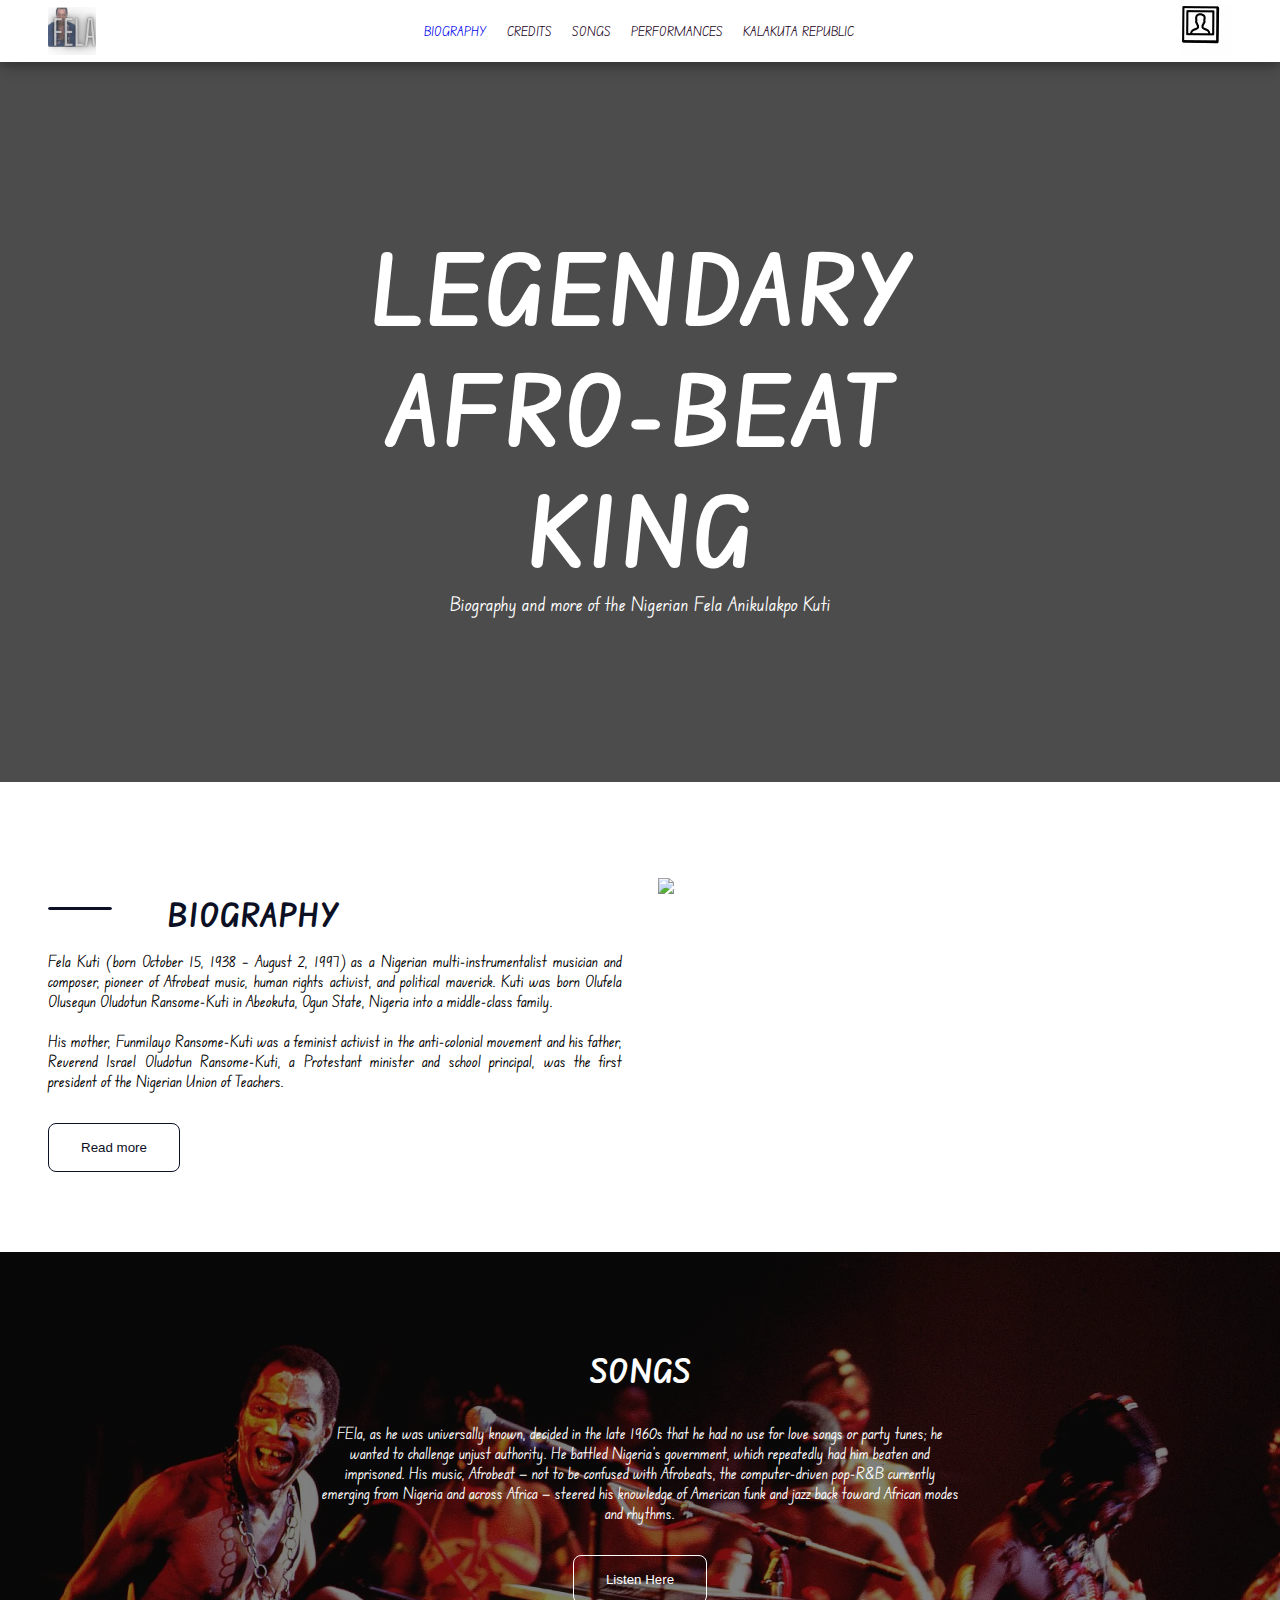
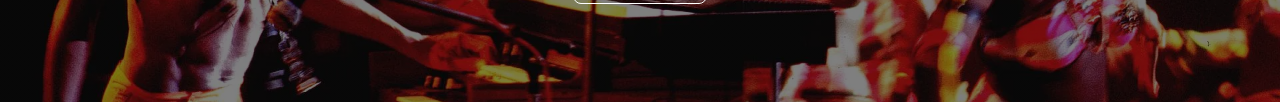
==== index.html @ c8683633 "added songs content" ====
<!DOCTYPE html>
<html lang="en">
<head>
    <meta charset="UTF-8">
    <meta http-equiv="X-UA-Compatible" content="IE=edge">
    <meta name="viewport" content="width=device-width, initial-scale=1.0">
    <link type="text/css" rel="stylesheet" href="./style.css">
    <link type="text/css" rel="stylesheet" href="https://cdnjs.cloudflare.com/ajax/libs/font-awesome/6.3.0/css/all.min.css">
    <title>Fela | Biography, Life and Shows</title>
</head>
<body>
    <div class="menu-btn">
        <img src="./Assets/Images/icons8-bars-24.png">
    </div>
    <div class="container">
        <nav class="main-nav">
            <ul>
                <img src="./Assets/Images/FELA (1).png" class="logo">
            </ul>   
            <ul class="main-menu">
                <a href="#biography"><li>Biography</li></a>
                <li>Credits</li>
                <li>Songs</li>
                <li>Performances</li>
                <li>Kalakuta Republic</li>
            </ul>
            <ul class="right-menu">
            <img src="./Assets/Images/icons8-photo-gallery.gif">
            </ul>
        </nav>
    </div>
    <section class="hero"> 
        <div>
            <h1>Legendary Afro-beat King</h1>
            <p>Biography and more of the Nigerian Fela Anikulakpo Kuti</p>
        </div>
    </section>
    <section id="biography">
        <div class="bio-container">
            <div class="bio-content">
                <div class="section-title">
                    <hr>
                    <h1>Biography</h1>
                </div>
                <p>Fela Kuti (born October 15, 1938 – August 2, 1997) as a Nigerian multi-instrumentalist musician and composer, pioneer of Afrobeat music,
                    human rights activist, and political maverick. Kuti was born Olufela Olusegun Oludotun Ransome-Kuti in 
                    Abeokuta, Ogun State, Nigeria into a middle-class family.<br><br> His mother, Funmilayo Ransome-Kuti was a feminist 
                    activist in the anti-colonial movement and his father, Reverend Israel Oludotun Ransome-Kuti, a Protestant minister 
                    and school principal, was the first president of the Nigerian Union of Teachers.</p>
                <a href="./biograpy_page/biography.html"><button>Read more</button></a>  
            </div>
            <div>
                <img src="./assets//Images/fela1-600x4001.jpg">
            </div> 
        </div>
    </section>
    <!-- songs section -->
    <section id="songs">
        <div>
            <h1>Songs</h1>
            <p>FEla, as he was universally known, decided in the late 1960s that he had no use for love songs or party tunes; he wanted to 
               challenge unjust authority. He battled Nigeria’s government, which repeatedly had him beaten and imprisoned. 
               His music, Afrobeat — not to be confused with Afrobeats, the computer-driven pop-R&B currently emerging from Nigeria 
               and across Africa — steered his knowledge of American funk and jazz back toward African modes and rhythms.
            </p>
            <a href="#"><button>Listen Here</button></a>
        </div>
    </section>
    <script>
        document.querySelector('.menu-btn').addEventListener('click', () => document.querySelector('.main-menu').classList.toggle('show'));
    </script>
</body>
</html>
---- style.css ----
@import url('https://fonts.googleapis.com/css2?family=Edu+NSW+ACT+Foundation&display=swap');

* {
    padding: 0;
    margin: 0;
    box-sizing: border-box;
}

body {
    font-family: 'Edu NSW ACT Foundation', cursive;
}

a {
    text-decoration: none;
}

.container {
    /* width: 90%;
    max-width: 1100px; */
    margin: auto;
    box-shadow: 0 4px 8px 0 rgba(0, 0, 0, 0.2), 0 6px 20px 0 rgba(0, 0, 0, 0.19);
    background-color: #ffffff;
    /* height: 4rem; */
    /* position: fixed; */
    padding: 1rem 3rem;
    background: right bottom;
    transition: all 0.3s ease-in-out;
    color: rgb(27, 1, 27);
    text-transform: uppercase;
}

.container nav ul li:hover {
    cursor: pointer;
    color: rgb(143, 26, 143);
}

.container nav ul li {
    list-style: none;
}

/* nav style */
.main-nav {
    display: flex;
    flex-direction: row;
    justify-content: space-between;
    align-items: center;
    height: 30px;
    /* padding: 5px 0; */
    font-size: 13px;
}

.logo {
    height: 3rem;
    width: 3rem;
}
.main-nav ul {
    display: flex;
}

.main-nav ul li {
    padding: 0 10px;
}

.main-nav ul li a {
    padding-bottom: 2px;
}

.menu-btn {
    cursor: pointer;
    position: absolute;
    top: 20px;
    right: 30px;
    z-index: 2;
    display: none;
}

/* hero section */
.hero {
    background-image: linear-gradient(rgba(0, 0, 0, 0.7), rgba(0, 0, 0, 0.7)), url(./assets/images/fela-kuti.webp) ;
    /* background-position: center; */
    background-repeat: no-repeat;
    background-size: cover;
    height: 80vh;
    display: flex;
    justify-content: center;
    align-items: center;
}

.hero h1 {
    color: #ffffff;
    font-weight: 900;
    text-transform: uppercase;
    font-size: 6rem;
    margin: 0 24vw;
    text-align: center;
}
.hero p {
    color: #ffffff;
    text-align: center;
    font-size: 1.2rem;
}

/* biography section */
#biography {
    margin: 5rem 3rem;
}

.section-title {
    display: grid;
    grid-template-columns: 1fr 4fr;
    grid-gap: 1%;
}
#biography hr {
    background-color: #0C1024;
    width: 4rem;
    height: 0.2rem;
    border-radius: 0.5rem;
    border: 1px solid #0C1024;
    margin-top: 2.8rem;
}

.bio-container {
    display: grid;
    grid-template-columns: 1fr 1fr; 
    grid-gap: 3%;   
  
}

#biography h1{
    text-align: left;
    text-transform: uppercase;
    margin-top: 2rem;
    color:#0C1024;
    font-weight: 900;
    margin-bottom: 1rem;
}


.bio-container img {
    width: 100%;
    max-width: 600px;
    height: auto;
    margin-top: 1rem;
}

.bio-container p {
    text-align: justify;
}

.bio-container button:hover {
    cursor: pointer;
    background-color: #0C1024;
    color: #E1D8EB;
    border: 1px solid #E1D8EB;
}

.bio-container button {
    margin-top: 2rem;
    background-color: transparent;
    color: #0C1024;
    padding: 1rem 2rem;
    border: 1px solid #0C1024;
    border-radius: 0.5rem;
}

#songs {
    background-image: linear-gradient(rgba(0, 0, 0, 0.5), rgba(0, 0, 0, 0.5)), url(./Assets/Images/fela\ on\ stage.webp);
    background-repeat: no-repeat; 
    background-size: cover;
    /* background-position: center; */
    height: 50vh;
    display: flex;
    justify-content: center;
    align-items: center;
}

#songs h1 {
    color: #ffffff;
    text-align: center;
    text-transform: uppercase;
    margin-bottom: 2rem;
    font-weight: 900;
}

#songs p {
    color: #ffffff;
    text-align: center; 
    margin-left: 20rem;
    margin-right: 20rem;
}

#songs button:hover {
    cursor: pointer;
    background-color: #750D0A;
    color: #E1D8EB;
    border: 1px solid #750D0A;
}

#songs button {
    margin-left: auto;
    margin-right: auto;
    display: block;
    margin-top: 2rem;
    background-color: transparent;
    color: #ffffff;
    padding: 1rem 2rem;
    border: 1px solid #ffffff;
    border-radius: 0.5rem;
}
/* media query */
@media only screen and (max-width: 960px) {
    .menu-btn {
        display: block;
    }
    .menu-btn:hover {
        opacity: 0.5;
    }
    .main-nav ul.right-menu {
       margin-right: 50px; 
    }
    .main-nav ul.main-menu  {
        display: block;    
        position: absolute;
        top: 0;
        left: 0;
        background-color: #f2f2f2;
        width: 50%;
        height: 100%;
        border-right: 1px solid #cccccc;
        opacity: 0.9;
        padding: 30px;
        transform: translateX(-500px);
        transition: transform 0.5s ease-in-out;
    }

    .main-nav ul.main-menu li {
        padding: 10px;
        border-bottom: 1px solid #cccccc;
        font-size: 14px;
    }

    .main-nav ul.main-menu li:last-child {
        border-bottom: 0;
    }

    .main-nav ul.main-menu.show {
        transform: translateX(-20px);
    }
    
    .logo {
        height: 2rem;
        width: 2rem;
    }

    .right-menu img {
        height: 2rem;
        width: 2rem;
    }

    .menu-btn {
        top: 20px;
        right: 30px;
    }

    .hero h1 {
        margin: 0 20vw;
    }
}

@media only screen and (max-width: 768px){
    /* biography section */
#biography {
    margin: 10% 4%;
}

.section-title {
    grid-template-columns: 1fr 7fr;
}

.bio-container {
    grid-template-columns: 1fr;    
}

.bio-container img {
    margin-left: auto;
    margin-right: auto;
    display: block;
}
.hero h1 {
    font-size: 4rem;
}
.hero p {
    font-size: 0.8rem;
}
}

@media only screen and (max-width: 425px) {
    .hero h1 {
        /* margin: 0 1vw; */
        font-size: 3rem;
    }
    
    .bio-container {
        /* margin: 2rem; */
        display: block;    
    }
    .bio-container button {
        margin-bottom: 2rem;
        padding: 0.7rem 1rem;        
    }
    
    .bio-container img {
        width: 60vw;
        height: 30vh;
    }
    .hero p {
        font-size: 0.5rem;
    }
    .section-title {
        grid-template-columns: 1fr 2fr;
    }
}
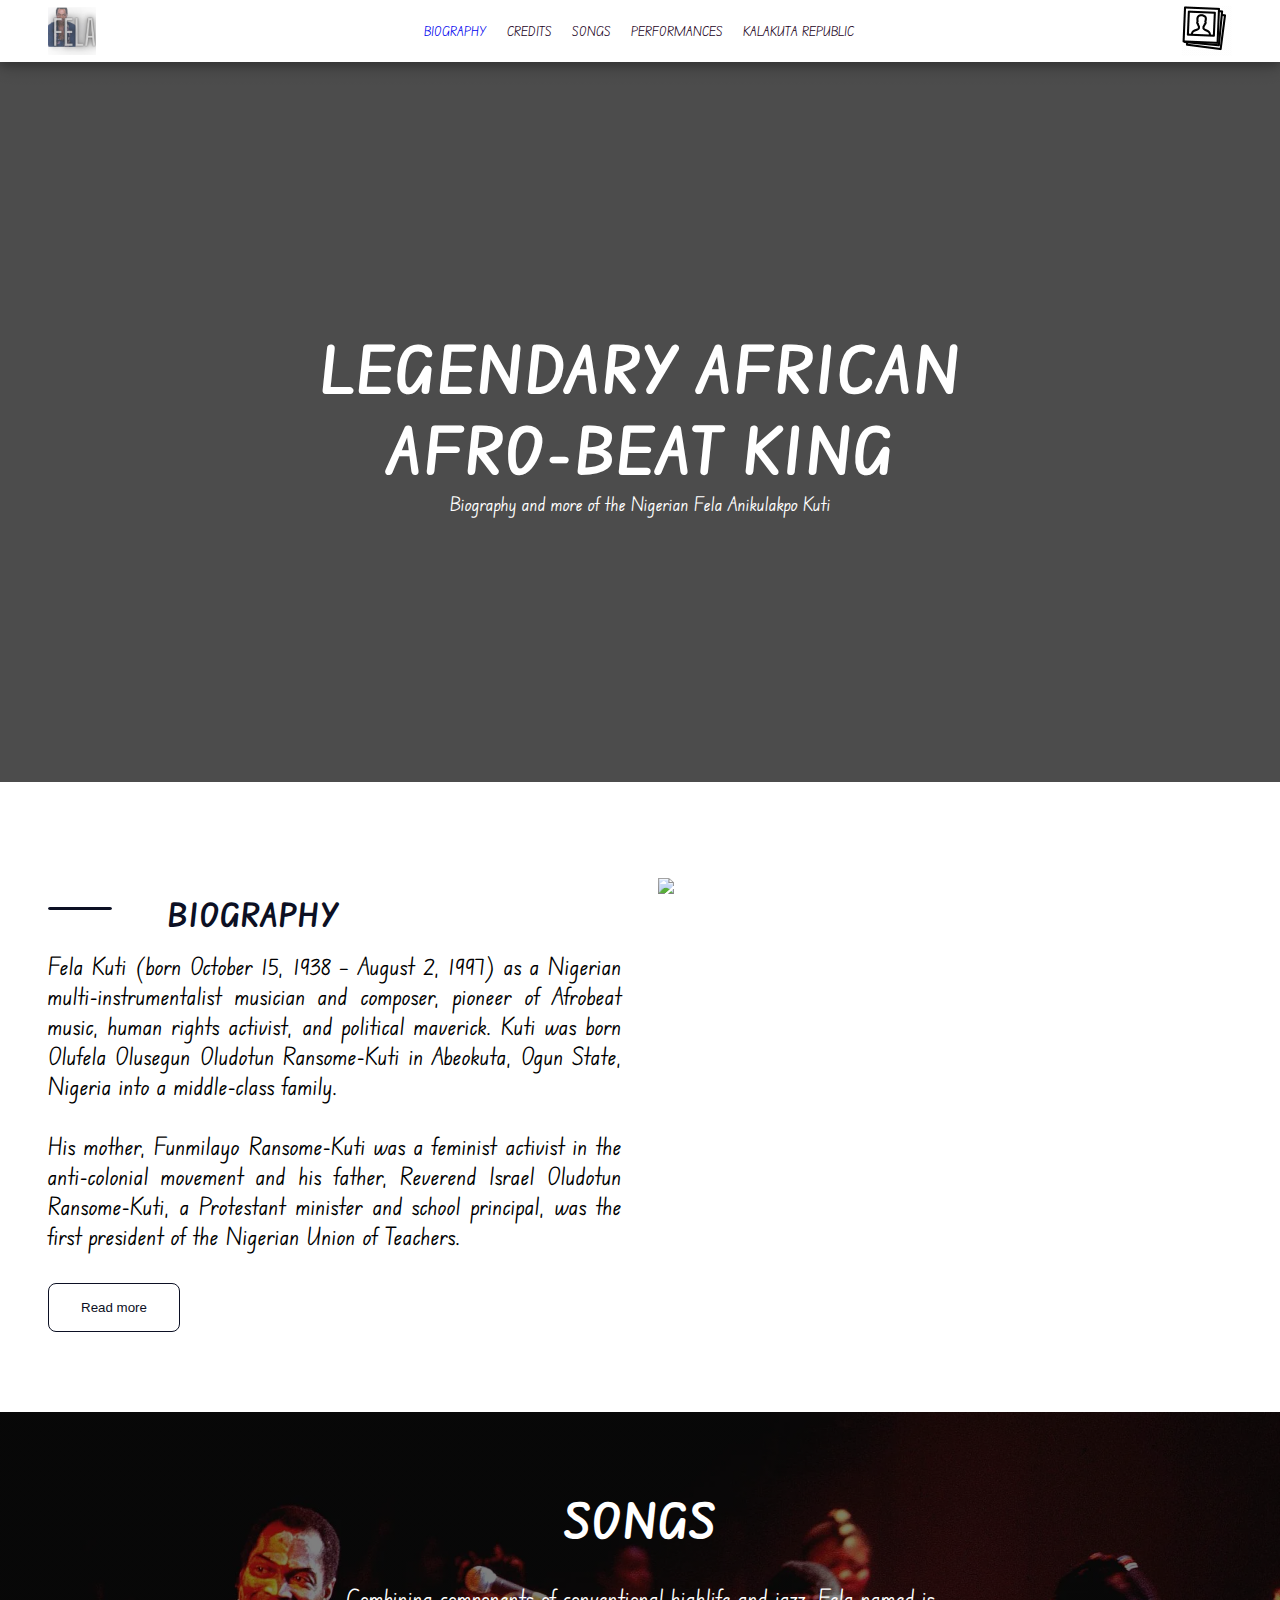
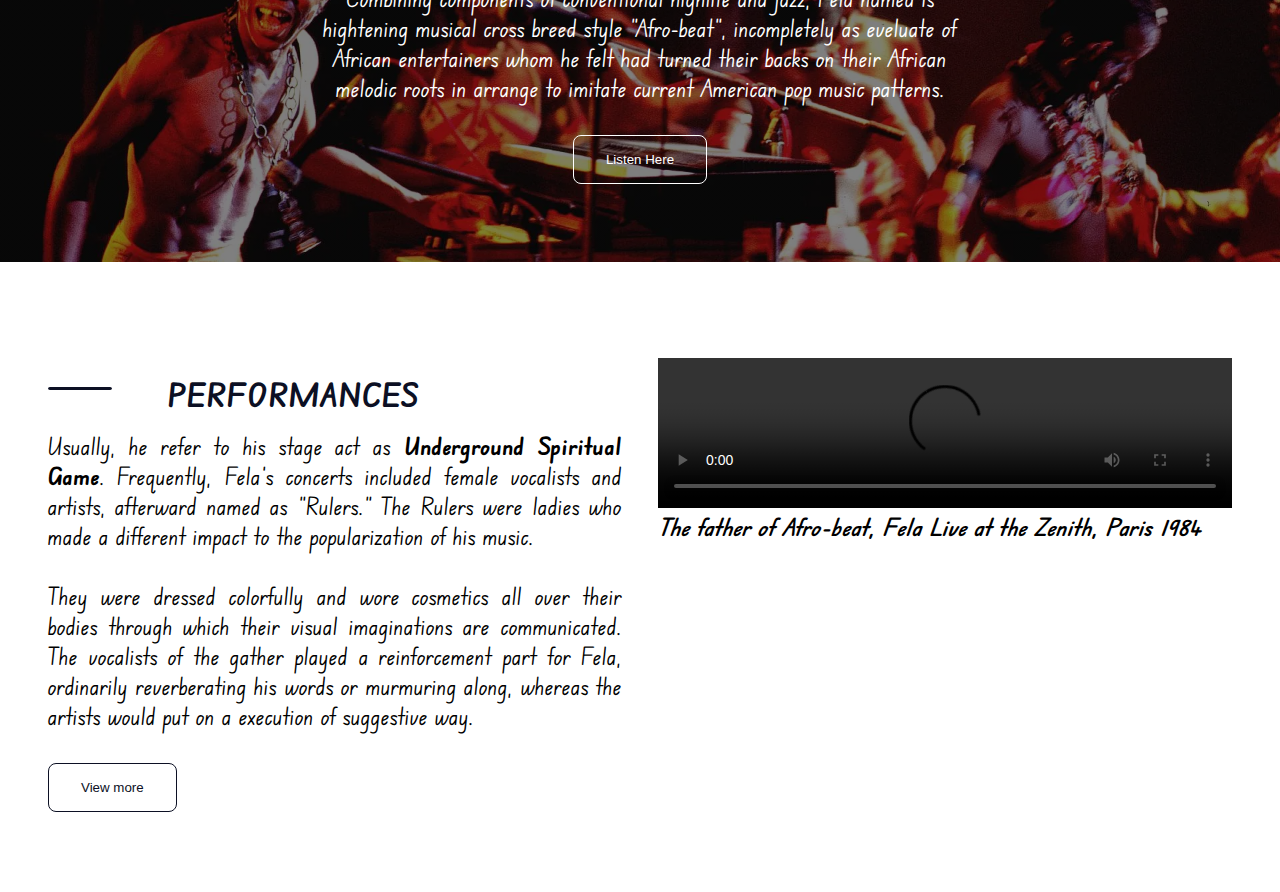
==== commit a6b1e07e: "added performance section and the responsiveness" ====
--- a/index.html
+++ b/index.html
@@ -31,7 +31,7 @@
     </div>
     <section class="hero"> 
         <div>
-            <h1>Legendary Afro-beat King</h1>
+            <h1>Legendary African Afro-beat King</h1>
             <p>Biography and more of the Nigerian Fela Anikulakpo Kuti</p>
         </div>
     </section>
@@ -58,13 +58,35 @@
     <section id="songs">
         <div>
             <h1>Songs</h1>
-            <p>FEla, as he was universally known, decided in the late 1960s that he had no use for love songs or party tunes; he wanted to 
-               challenge unjust authority. He battled Nigeria’s government, which repeatedly had him beaten and imprisoned. 
-               His music, Afrobeat — not to be confused with Afrobeats, the computer-driven pop-R&B currently emerging from Nigeria 
-               and across Africa — steered his knowledge of American funk and jazz back toward African modes and rhythms.
+            <p>Combining components of conventional highlife and jazz, Fela named is hightening musical cross breed style "Afro-beat",
+               incompletely as eveluate of African entertainers whom he felt had turned their backs on their African melodic roots in arrange to imitate
+               current American pop music patterns.
             </p>
             <a href="#"><button>Listen Here</button></a>
         </div>
+    </section>
+    <!-- performance section -->
+    <section id="performance">
+        <div class="performance-container">
+            <div class="performance-content">
+                <div class="section-title">
+                    <hr>
+                    <h1>Performances</h1>
+                </div>
+                <p>Usually, he refer to his stage act as <span class="performance-span">Underground Spiritual Game</span>. 
+                   Frequently, Fela's concerts included female vocalists and artists, afterward named as "Rulers." 
+                   The Rulers were ladies who made a different impact to the popularization of his music. <br><br> 
+                   They were dressed colorfully and wore cosmetics all over their bodies through which their visual imaginations are communicated. 
+                   The vocalists of the gather played a reinforcement part for Fela, ordinarily reverberating his words or murmuring along, 
+                   whereas the artists would put on a execution of suggestive way.</p>
+                   <a href=""><button>View more</button></a>
+            </div>
+            <div class="show-clip">
+                <video controls><source src="./Assets/Videos/videoplayback.mp4" type="video/mp4"></video>
+                <p>The father of Afro-beat, Fela Live at the Zenith, Paris 1984</p>
+            </div>
+        </div>
+        
     </section>
     <script>
         document.querySelector('.menu-btn').addEventListener('click', () => document.querySelector('.main-menu').classList.toggle('show'));
--- a/style.css
+++ b/style.css
@@ -90,7 +90,7 @@
     color: #ffffff;
     font-weight: 900;
     text-transform: uppercase;
-    font-size: 6rem;
+    font-size: 4rem;
     margin: 0 24vw;
     text-align: center;
 }
@@ -138,13 +138,14 @@
 
 .bio-container img {
     width: 100%;
-    max-width: 600px;
+    max-width: 800px;
     height: auto;
     margin-top: 1rem;
 }
 
 .bio-container p {
     text-align: justify;
+    font-size: 1.5rem;
 }
 
 .bio-container button:hover {
@@ -163,6 +164,7 @@
     border-radius: 0.5rem;
 }
 
+/* songs section */
 #songs {
     background-image: linear-gradient(rgba(0, 0, 0, 0.5), rgba(0, 0, 0, 0.5)), url(./Assets/Images/fela\ on\ stage.webp);
     background-repeat: no-repeat; 
@@ -180,6 +182,7 @@
     text-transform: uppercase;
     margin-bottom: 2rem;
     font-weight: 900;
+    font-size: 3rem;
 }
 
 #songs p {
@@ -187,13 +190,14 @@
     text-align: center; 
     margin-left: 20rem;
     margin-right: 20rem;
+    font-size: 1.5rem;
 }
 
 #songs button:hover {
     cursor: pointer;
     background-color: #750D0A;
     color: #E1D8EB;
-    border: 1px solid #750D0A;
+    border: 1px solid #ffffff;
 }
 
 #songs button {
@@ -207,6 +211,81 @@
     border: 1px solid #ffffff;
     border-radius: 0.5rem;
 }
+
+/* performance section */
+#performance {
+    margin: 5rem 3rem;
+}
+
+.performance-content .section-title {
+    display: grid;
+    grid-template-columns: 1fr 4fr;
+    grid-gap: 1%;
+}
+#performance hr {
+    background-color: #0C1024;
+    width: 4rem;
+    height: 0.2rem;
+    border-radius: 0.5rem;
+    border: 1px solid #0C1024;
+    margin-top: 2.8rem;
+}
+
+.performance-container {
+    display: grid;
+    grid-template-columns: 1fr 1fr; 
+    grid-gap: 3%;   
+  
+}
+
+#performance h1{
+    text-align: left;
+    text-transform: uppercase;
+    margin-top: 2rem;
+    color:#0C1024;
+    font-weight: 900;
+    margin-bottom: 1rem;
+}
+
+
+.show-clip video {
+    width: 100%;
+    max-width: 800px;
+    height: auto;
+    margin-top: 1rem;
+}
+
+.show-clip p {
+    font-style: italic;
+    font-weight: 600;
+    font-size: 1rem;
+}
+
+.performance-container p {
+    text-align: justify;
+    font-size: 1.5rem;
+}
+
+.performance-span {
+    font-weight: 900;
+}
+
+.performance-container button:hover {
+    cursor: pointer;
+    background-color: #0C1024;
+    color: #E1D8EB;
+    border: 1px solid #E1D8EB;
+}
+
+.performance-container button {
+    margin-top: 2rem;
+    background-color: transparent;
+    color: #0C1024;
+    padding: 1rem 2rem;
+    border: 1px solid #0C1024;
+    border-radius: 0.5rem;
+}
+
 /* media query */
 @media only screen and (max-width: 960px) {
     .menu-btn {
@@ -265,6 +344,36 @@
     .hero h1 {
         margin: 0 20vw;
     }
+
+    .bio-container p {
+        font-size: 13px;
+    }
+    
+    .bio-container button {
+        padding: 0.5rem 1rem;
+    }
+    #songs h1 {
+        margin-bottom: 2rem;
+        font-weight: 600;
+    }
+    
+    #songs p {
+        margin-left: 8rem;
+        margin-right: 8rem;
+        font-size: 13px;
+    }
+    
+    #songs button {
+        padding: 0.5rem 1rem;
+    }
+
+    .performance-container p {
+        font-size: 13px;
+    }
+    
+    .performance-container button {
+        padding: 0.5rem 1rem;
+    }
 }
 
 @media only screen and (max-width: 768px){
@@ -292,6 +401,23 @@
 .hero p {
     font-size: 0.8rem;
 }
+#performance {
+    margin: 10% 4%;
+}
+
+.performance-content .section-title {
+    grid-template-columns: 1fr 7fr;
+}
+
+.performance-container {
+    grid-template-columns: 1fr;    
+}
+
+.performance-container video {
+    margin-left: auto;
+    margin-right: auto;
+    display: block;
+}
 }
 
 @media only screen and (max-width: 425px) {
@@ -304,9 +430,12 @@
         /* margin: 2rem; */
         display: block;    
     }
+    .bio-container p {
+        font-size: 13px;
+    }
     .bio-container button {
         margin-bottom: 2rem;
-        padding: 0.7rem 1rem;        
+        padding: 0.5rem 1rem;        
     }
     
     .bio-container img {
@@ -319,4 +448,33 @@
     .section-title {
         grid-template-columns: 1fr 2fr;
     }
-}
+    #songs h1 {
+        margin-bottom: 2rem;
+        font-weight: 600;
+    }
+    
+    #songs p {
+        margin-left: 5rem;
+        margin-right: 5rem;
+        font-size: 13px;
+    }
+    
+    #songs button {
+        padding: 0.5rem 1rem;
+    }
+
+    .performance-content .section-title {
+        grid-template-columns: 1fr 2fr;
+    }
+}
+
+@media only screen and (max-width: 320px) {
+    #songs h1 {
+        margin-bottom: 1.8rem;
+    }
+    
+    #songs p {
+        margin-left: 3rem;
+        margin-right: 3rem;
+    }
+}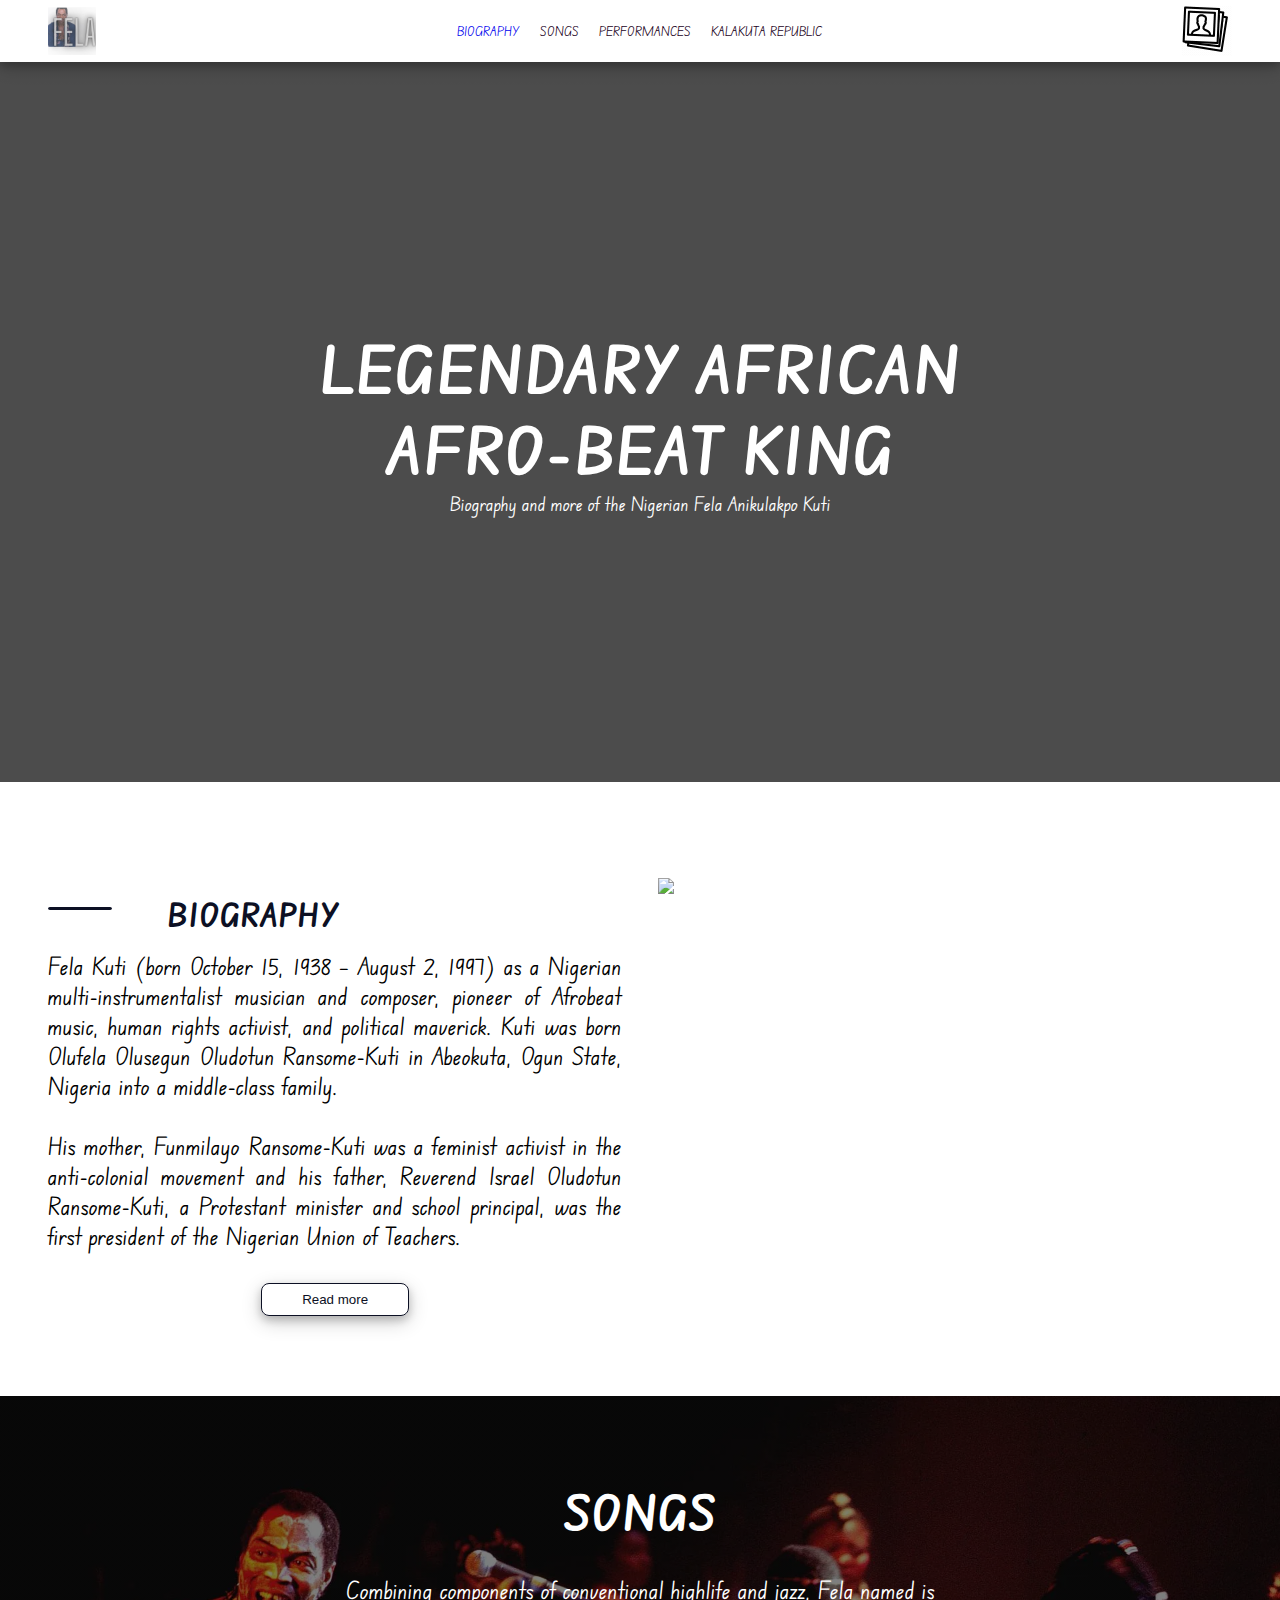
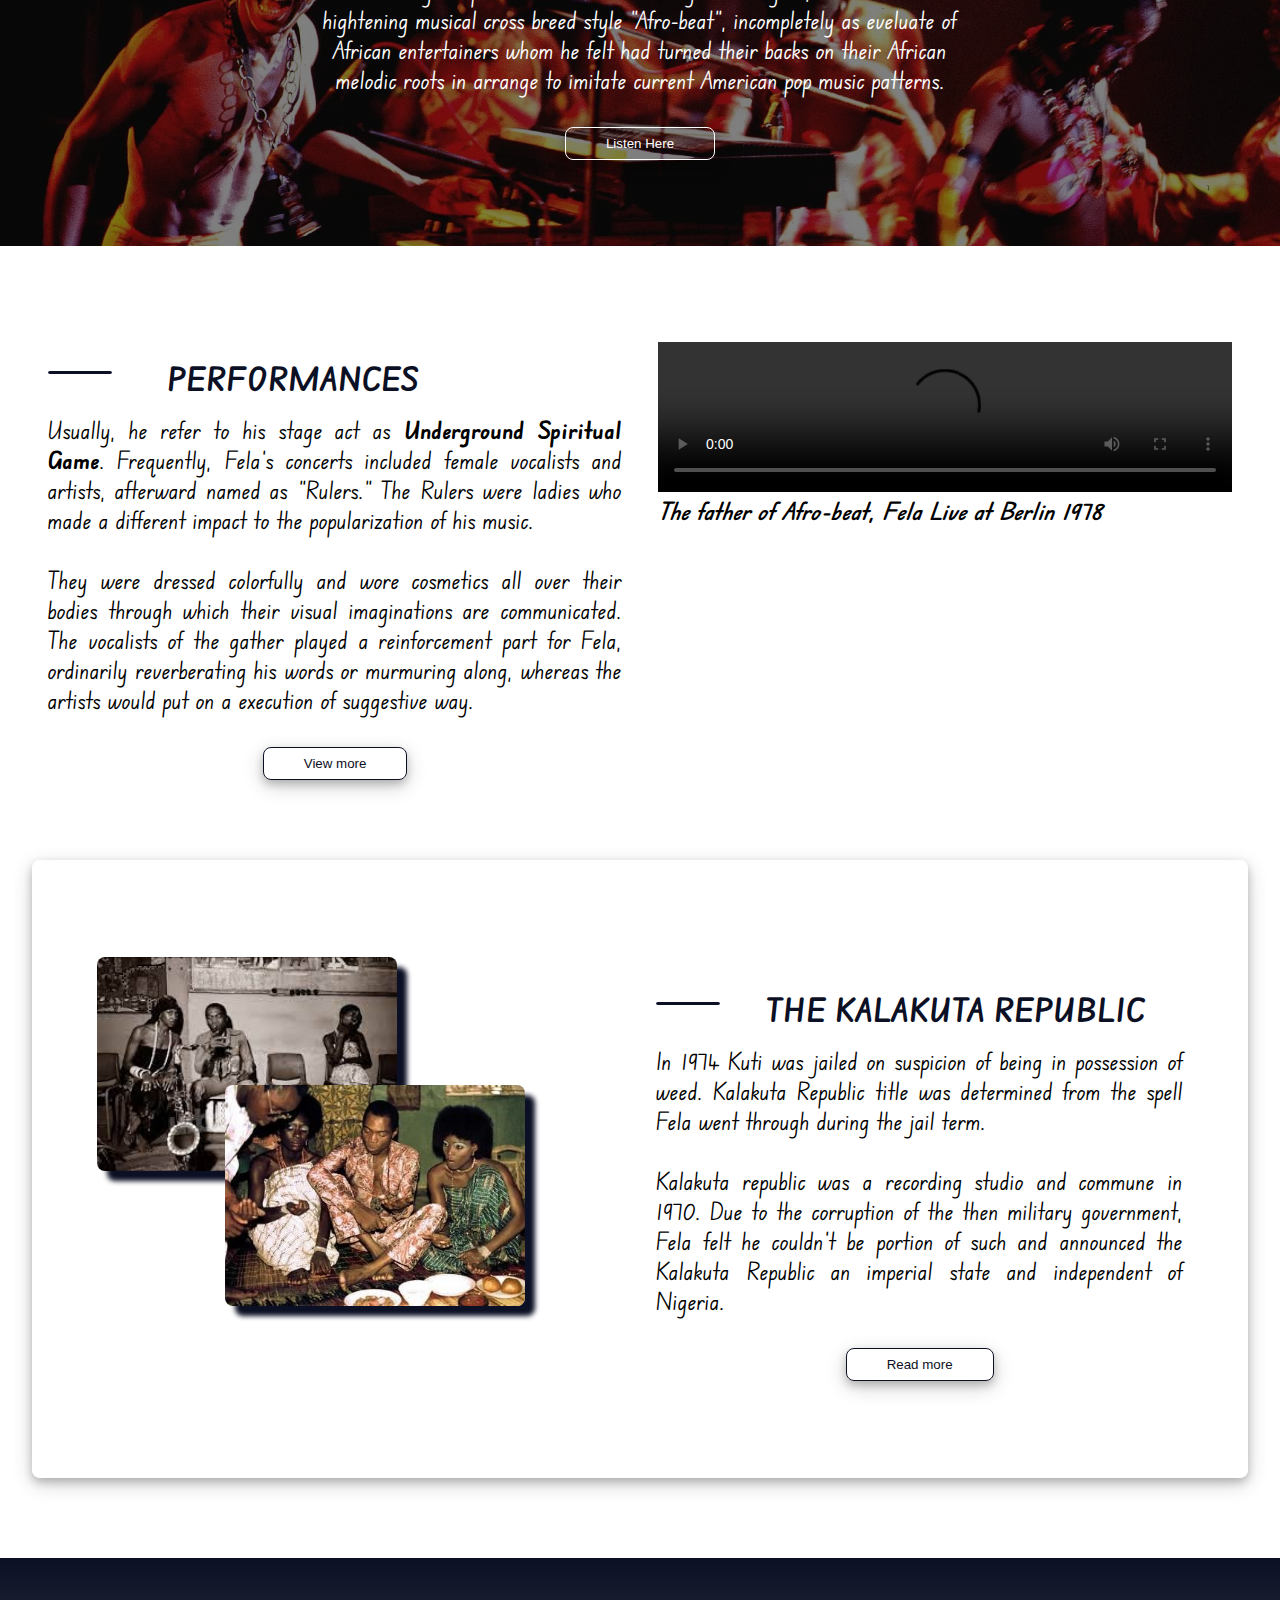
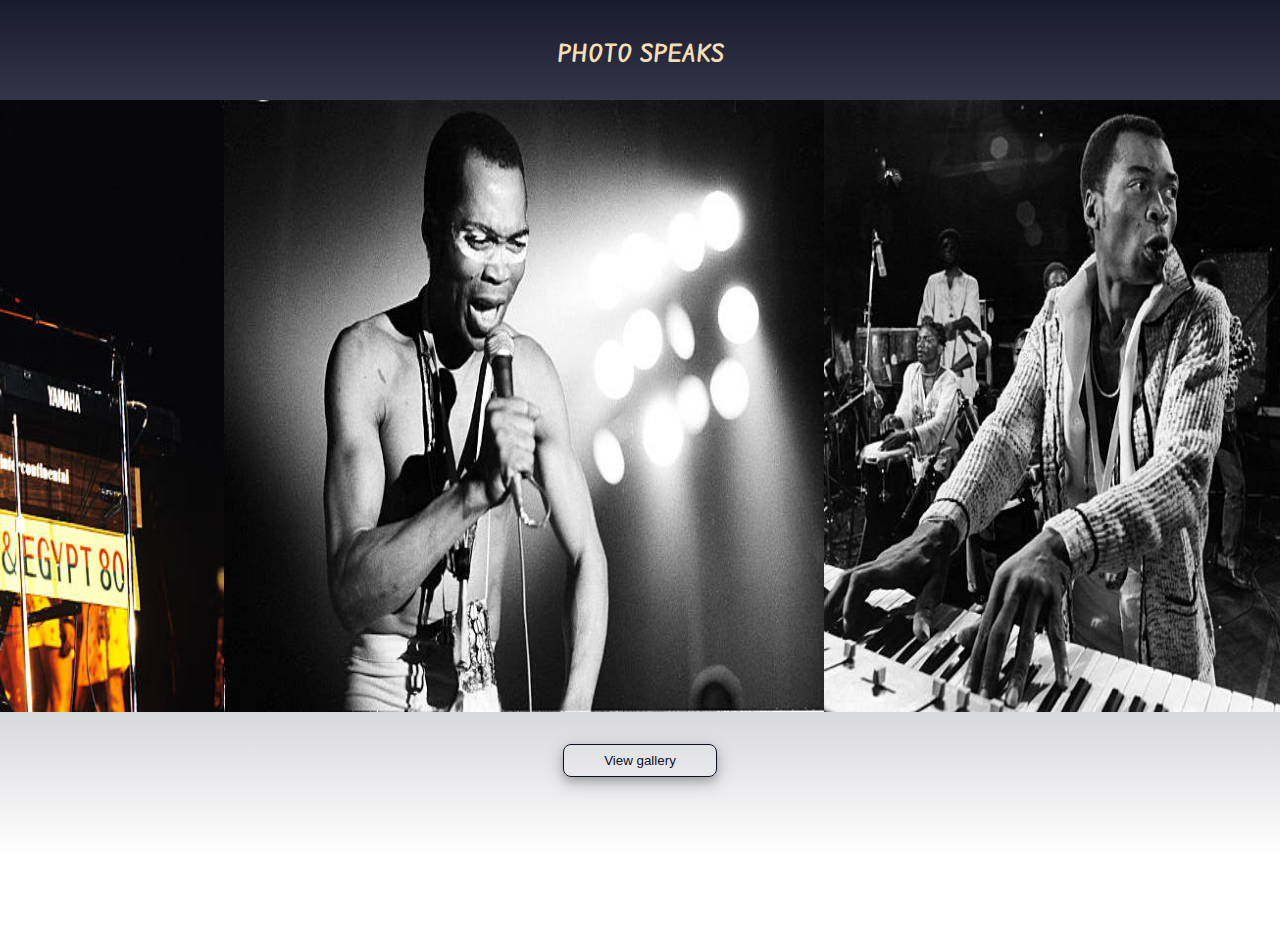
==== commit 2dfe4407: "added performace and kalakuta section" ====
--- a/index.html
+++ b/index.html
@@ -19,7 +19,7 @@
             </ul>   
             <ul class="main-menu">
                 <a href="#biography"><li>Biography</li></a>
-                <li>Credits</li>
+                <!-- <li>Credits</li> -->
                 <li>Songs</li>
                 <li>Performances</li>
                 <li>Kalakuta Republic</li>
@@ -31,7 +31,7 @@
     </div>
     <section class="hero"> 
         <div>
-            <h1>Legendary African Afro-beat King</h1>
+            <h1>Legendary African<br> Afro-beat King</h1>
             <p>Biography and more of the Nigerian Fela Anikulakpo Kuti</p>
         </div>
     </section>
@@ -50,7 +50,7 @@
                 <a href="./biograpy_page/biography.html"><button>Read more</button></a>  
             </div>
             <div>
-                <img src="./assets//Images/fela1-600x4001.jpg">
+                <img src="./assets//Images/kutiK.jpg">
             </div> 
         </div>
     </section>
@@ -82,12 +82,47 @@
                    <a href=""><button>View more</button></a>
             </div>
             <div class="show-clip">
-                <video controls><source src="./Assets/Videos/videoplayback.mp4" type="video/mp4"></video>
-                <p>The father of Afro-beat, Fela Live at the Zenith, Paris 1984</p>
+                <video controls><source src="./Assets/Videos/videoplayback (1).mp4" type="video/mp4"></video>
+                <p>The father of Afro-beat, Fela Live at Berlin 1978</p>
+            </div>
+        </div>   
+    </section>
+<!-- kalakuta republic -->
+<section class="republic-outter">
+    <section id="republic">
+        <div class="republic-container">
+            <div>
+                <img src="./Assets/Images/republic1.jpg" alt="Fela Republic" class="image-1">
+                <img src="./Assets/Images/republic2.jpg" alt="Fela's home" class="image-2">
+            </div>
+            <div class="republic-content">
+                <div class="section-title">
+                    <hr>
+                    <h1>The Kalakuta Republic</h1>
+                </div>
+                <p>In 1974 Kuti was jailed on suspicion of being in possession of weed. 
+                   Kalakuta Republic title was determined from the spell Fela went through during the jail term. <br><br> 
+                   Kalakuta republic was a recording studio and commune in 1970. Due to the corruption of the then military government, 
+                   Fela felt he couldn't be portion of such and announced the Kalakuta Republic an imperial state and independent of Nigeria.
+                </p>
+                <a href=""><button>Read more</button></a>
             </div>
         </div>
-        
     </section>
+</section>
+<!-- gallery section -->
+<section id="gallery">
+    <div class="section-title2">
+        <h1>Photo Speaks</h1>
+    </div>
+    <div class="slider-container">
+        <img src="./Assets/Images/anikulapo.jpg">
+        <img src="./Assets/Images/anikulapo2.jpg">
+        <img src="./Assets/Images/anikulapo3.jpg">
+        <img src="./Assets/Images/anikulapo4.jpg">
+    </div>
+    <a href="#"><button>View gallery</button></a>
+</section>
     <script>
         document.querySelector('.menu-btn').addEventListener('click', () => document.querySelector('.main-menu').classList.toggle('show'));
     </script>
--- a/style.css
+++ b/style.css
@@ -91,13 +91,14 @@
     font-weight: 900;
     text-transform: uppercase;
     font-size: 4rem;
-    margin: 0 24vw;
+    /* padding: 0 24vw; */
     text-align: center;
 }
 .hero p {
     color: #ffffff;
     text-align: center;
     font-size: 1.2rem;
+    /* padding: 0 24vw; */
 }
 
 /* biography section */
@@ -148,20 +149,29 @@
     font-size: 1.5rem;
 }
 
+.bio-container button {
+    margin-left: auto;
+    margin-right: auto;
+    display: block;
+    margin-top: 2rem;
+    background-color: transparent;
+    color: #0C1024;
+    padding: 0.5rem 2.5rem;
+    border: 1px solid #0C1024;
+    border-radius: 0.5rem;
+    background-position: right bottom;
+    transition: all 0.5s ease-in;
+    text-align: center;
+    box-shadow: 0 4px 8px 0 rgba(0, 0, 0, 0.2), 0 6px 20px 0 rgba(0, 0, 0, 0.19);
+}
+
 .bio-container button:hover {
     cursor: pointer;
     background-color: #0C1024;
     color: #E1D8EB;
     border: 1px solid #E1D8EB;
-}
-
-.bio-container button {
-    margin-top: 2rem;
-    background-color: transparent;
-    color: #0C1024;
-    padding: 1rem 2rem;
-    border: 1px solid #0C1024;
-    border-radius: 0.5rem;
+    background-position: left bottom;
+    transition: all 0.5s ease-in;
 }
 
 /* songs section */
@@ -193,13 +203,6 @@
     font-size: 1.5rem;
 }
 
-#songs button:hover {
-    cursor: pointer;
-    background-color: #750D0A;
-    color: #E1D8EB;
-    border: 1px solid #ffffff;
-}
-
 #songs button {
     margin-left: auto;
     margin-right: auto;
@@ -207,9 +210,22 @@
     margin-top: 2rem;
     background-color: transparent;
     color: #ffffff;
-    padding: 1rem 2rem;
+    padding: 0.5rem 2.5rem;
     border: 1px solid #ffffff;
     border-radius: 0.5rem;
+    background-position: right bottom;
+    transition: all 0.5s ease-in;
+    text-align: center;
+    box-shadow: 0 4px 8px 0 rgba(0, 0, 0, 0.2), 0 6px 20px 0 rgba(0, 0, 0, 0.19);
+}
+
+#songs button:hover {
+    cursor: pointer;
+    background-color: #750D0A;
+    color: #E1D8EB;
+    border: 1px solid #ffffff;
+    background-position: left bottom;
+    transition: all 0.5s ease-in;
 }
 
 /* performance section */
@@ -270,20 +286,188 @@
     font-weight: 900;
 }
 
+.performance-container button {
+    margin-left: auto;
+    margin-right: auto;
+    display: block;
+    margin-top: 2rem;
+    background-color: transparent;
+    color: #0C1024;
+    padding: 0.5rem 2.5rem;
+    border: 1px solid #0C1024;
+    border-radius: 0.5rem;
+    background-position: right bottom;
+    transition: all 0.5s ease-in;
+    text-align: center;
+    box-shadow: 0 4px 8px 0 rgba(0, 0, 0, 0.2), 0 6px 20px 0 rgba(0, 0, 0, 0.19);
+}
+
 .performance-container button:hover {
     cursor: pointer;
     background-color: #0C1024;
     color: #E1D8EB;
     border: 1px solid #E1D8EB;
-}
-
-.performance-container button {
+    background-position: left bottom;
+    transition: all 0.5s ease-in;
+}
+
+/* kalakuta section */
+.republic-outter {
+    padding: 1rem;
+    border-radius: 0.5rem;
+    border: 1px solid #ffffff;
+    margin: 2rem;
+    box-shadow: 0 4px 8px 0 rgba(0, 0, 0, 0.2), 0 6px 20px 0 rgba(0, 0, 0, 0.19);
+}
+
+#republic {
+    margin: 5rem 3rem;
+}
+
+.republic-container {
+    display: grid;
+    grid-template-columns: 1fr 1fr; 
+    grid-gap: 3%;
+}
+
+.republic-content hr {
+    background-color: #0C1024;
+    width: 4rem;
+    height: 0.2rem;
+    border-radius: 0.5rem;
+    border: 1px solid #0C1024;
+    margin-top: 2.8rem;
+}
+
+.republic-content p {
+    text-align: justify;
+    font-size: 1.5rem;
+}
+
+.republic-content h1{
+    text-align: left;
+    text-transform: uppercase;
+    margin-top: 2rem;
+    color:#0C1024;
+    font-weight: 900;
+    margin-bottom: 1rem;
+}
+
+.republic-content button:hover {
+    cursor: pointer;
+    background-color: #0C1024;
+    color: #E1D8EB;
+    border: 1px solid #E1D8EB;
+}
+
+.republic-content button {
+    margin-left: auto;
+    margin-right: auto;
+    display: block;
     margin-top: 2rem;
     background-color: transparent;
     color: #0C1024;
-    padding: 1rem 2rem;
+    padding: 0.5rem 2.5rem;
     border: 1px solid #0C1024;
     border-radius: 0.5rem;
+    background-position: right bottom;
+    transition: all 0.5s ease-in;
+    text-align: center;
+    box-shadow: 0 4px 8px 0 rgba(0, 0, 0, 0.2), 0 6px 20px 0 rgba(0, 0, 0, 0.19);
+}
+
+.republic-container img {
+    width: 100%;
+    max-width: 300px;
+    height: auto;
+}
+
+.republic-container img.image-1 {
+    position: absolute;
+    z-index: 1;
+    border-radius: 0.5rem;
+    box-shadow: 10px 10px 5px #0C1024;
+}
+
+.republic-container img.image-2 {
+    position: absolute;
+    z-index: 2;
+    border-radius: 0.5rem;
+    box-shadow: 10px 10px 5px #0C1024;
+    margin-top: 10%;
+    margin-left: 10%;
+}
+
+/* gallery */
+#gallery {
+    padding: 5rem 1rem;
+    margin: 5rem 0;
+    background: linear-gradient(#0C1024, #ffffff);
+    overflow: hidden;
+}
+
+@keyframes slides {
+    0% {transform: translateX(0);}
+    25% {transform: translateX(0);}
+    30% {transform: translateX(-100%);}
+    50% {transform: translateX(-100%);}
+    55% {transform: translateX(-200%);}
+    75% {transform: translateX(-200%);}
+    80% {transform: translateX(-300%);}
+    100% {transform: translateX(-300%);}
+}
+
+.slider-container {
+    width: 100%;
+    display: flex;
+    transform: translateX(-800px);
+    animation-name: slides;
+    animation-duration: 10s;
+    animation-timing-function: ease-in-out;
+    animation-iteration-count: infinite;
+}
+
+.section-title2 h1 {
+    text-align: center;
+    margin-bottom: 2rem;
+    color: wheat;
+    font-weight: 900;
+    text-transform: uppercase;
+    font-size: 1.5rem;
+}
+
+#gallery img {
+    height: auto;
+    width: 100%;
+    max-width: 600px;
+    margin-left: auto;
+    margin-right: auto;
+    display: block;
+}
+
+#gallery button {
+    margin-left: auto;
+    margin-right: auto;
+    display: block;
+    margin-top: 2rem;
+    background-color: transparent;
+    color: #0C1024;
+    padding: 0.5rem 2.5rem;
+    border: 1px solid #0C1024;
+    border-radius: 0.5rem;
+    background-position: right bottom;
+    transition: all 0.5s ease-in;
+    text-align: center;
+    box-shadow: 0 4px 8px 0 rgba(0, 0, 0, 0.2), 0 6px 20px 0 rgba(0, 0, 0, 0.19);
+}
+
+#gallery button:hover {
+    cursor: pointer;
+    background-color: #0C1024;
+    color: wheat;
+    border: 1px solid #E1D8EB;
+    background-position: left bottom;
+    transition: all 0.5s ease-in;
 }
 
 /* media query */
@@ -341,9 +525,9 @@
         right: 30px;
     }
 
-    .hero h1 {
-        margin: 0 20vw;
-    }
+    /* .hero h1 {
+        padding: 0 20vw;
+    } */
 
     .bio-container p {
         font-size: 13px;
@@ -374,6 +558,22 @@
     .performance-container button {
         padding: 0.5rem 1rem;
     }
+
+    .republic-content p {
+        font-size: 13px;
+    }
+    
+    .republic-content button {
+        padding: 0.5rem 1rem;
+    }
+
+    .republic-container img {
+        max-width: 250px;
+    }
+
+    #gallery button {
+        padding: 0.5rem 1rem;
+    }
 }
 
 @media only screen and (max-width: 768px){
@@ -418,6 +618,34 @@
     margin-right: auto;
     display: block;
 }
+
+#republic {
+    margin: 10% 4%;
+}
+
+.republic-container {
+    display: grid;
+    grid-template-columns: 0.8fr 0.8fr; 
+    grid-gap: 2%;
+}
+
+.republic-content hr {
+    width: 3rem;
+}
+
+.republic-content p {
+    font-size: 13px;
+}
+
+.republic-content button {
+    padding: 0.5rem 1rem;
+}
+
+.republic-container img {
+    width: 100%;
+    max-width: 210px;
+    height: auto;
+}
 }
 
 @media only screen and (max-width: 425px) {
@@ -466,6 +694,41 @@
     .performance-content .section-title {
         grid-template-columns: 1fr 2fr;
     }
+    
+    .republic-container {
+        display: block;
+    }
+    
+    .republic-content p {
+        font-size: 13px;
+    }
+    
+    .republic-content hr {
+        margin-top: 19rem;
+    }
+
+    .republic-content h1{
+        margin-top: 18rem;
+        margin-bottom: 1rem;
+        font-weight: 600;
+    }
+    
+    .republic-content button {
+        padding: 0.5rem 1rem;
+    }
+    
+    .republic-container img {
+        width: auto;
+        max-width: 60vw;
+        height: auto;
+        display: block;
+    }
+    
+    .republic-container img.image-2 {
+        margin-top: 8%;
+        margin-left: 8%;
+    }
+    
 }
 
 @media only screen and (max-width: 320px) {
@@ -477,4 +740,11 @@
         margin-left: 3rem;
         margin-right: 3rem;
     }
+
+    .republic-content hr {
+        margin-top: 16rem;
+    }
+    .republic-content h1{
+        margin-top: 15rem;
+    }
 }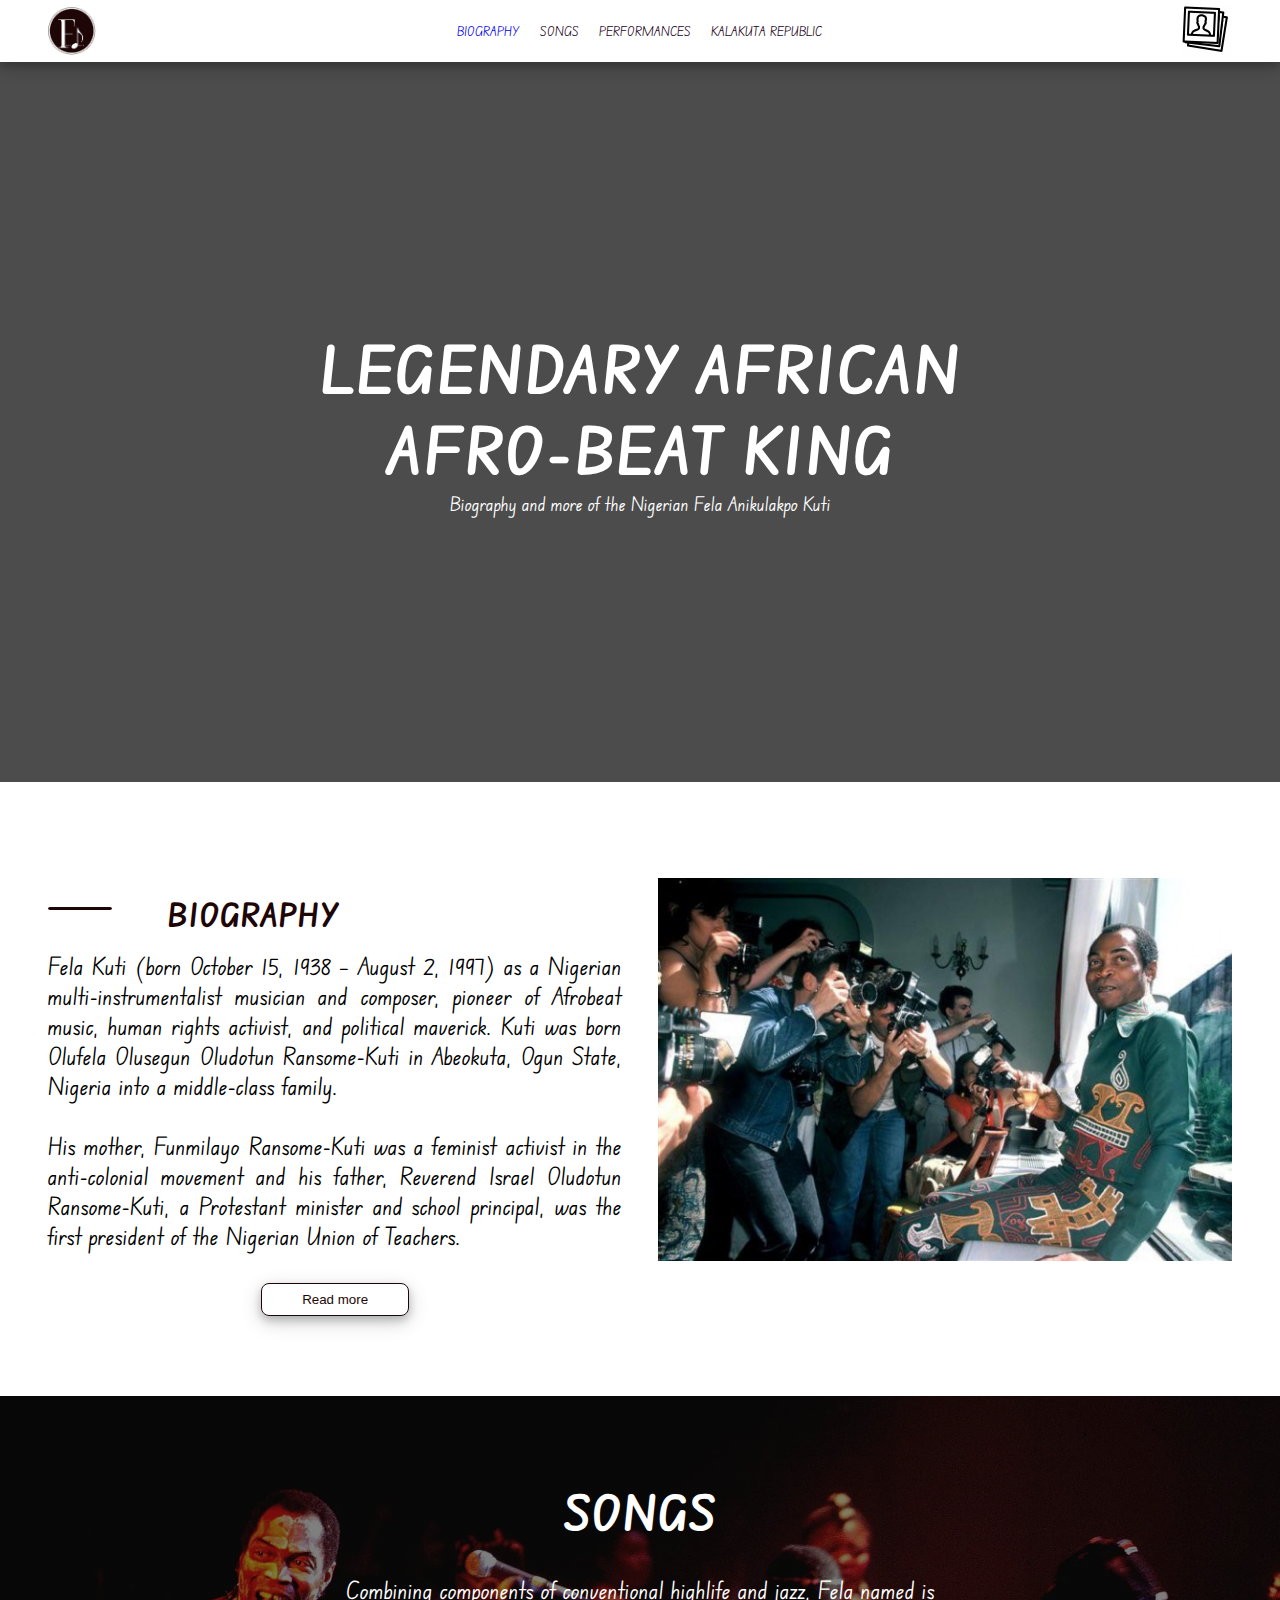
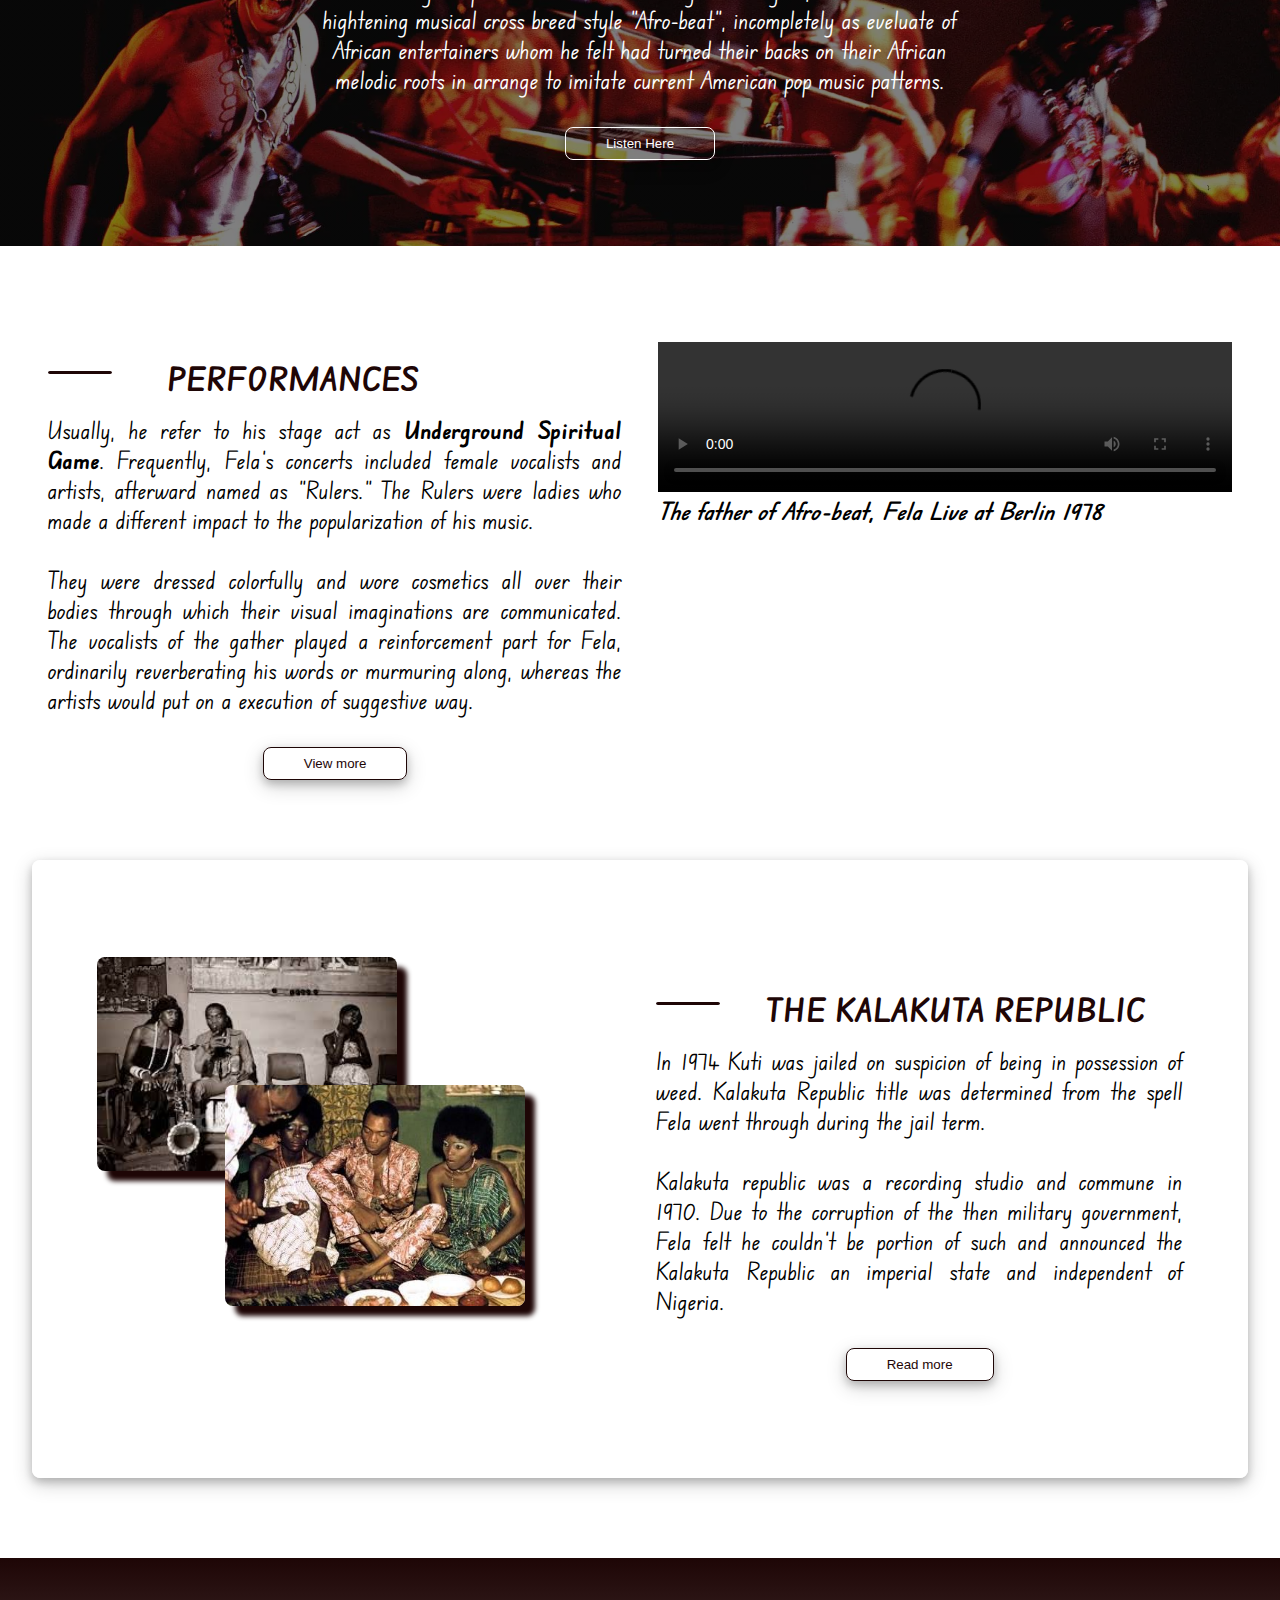
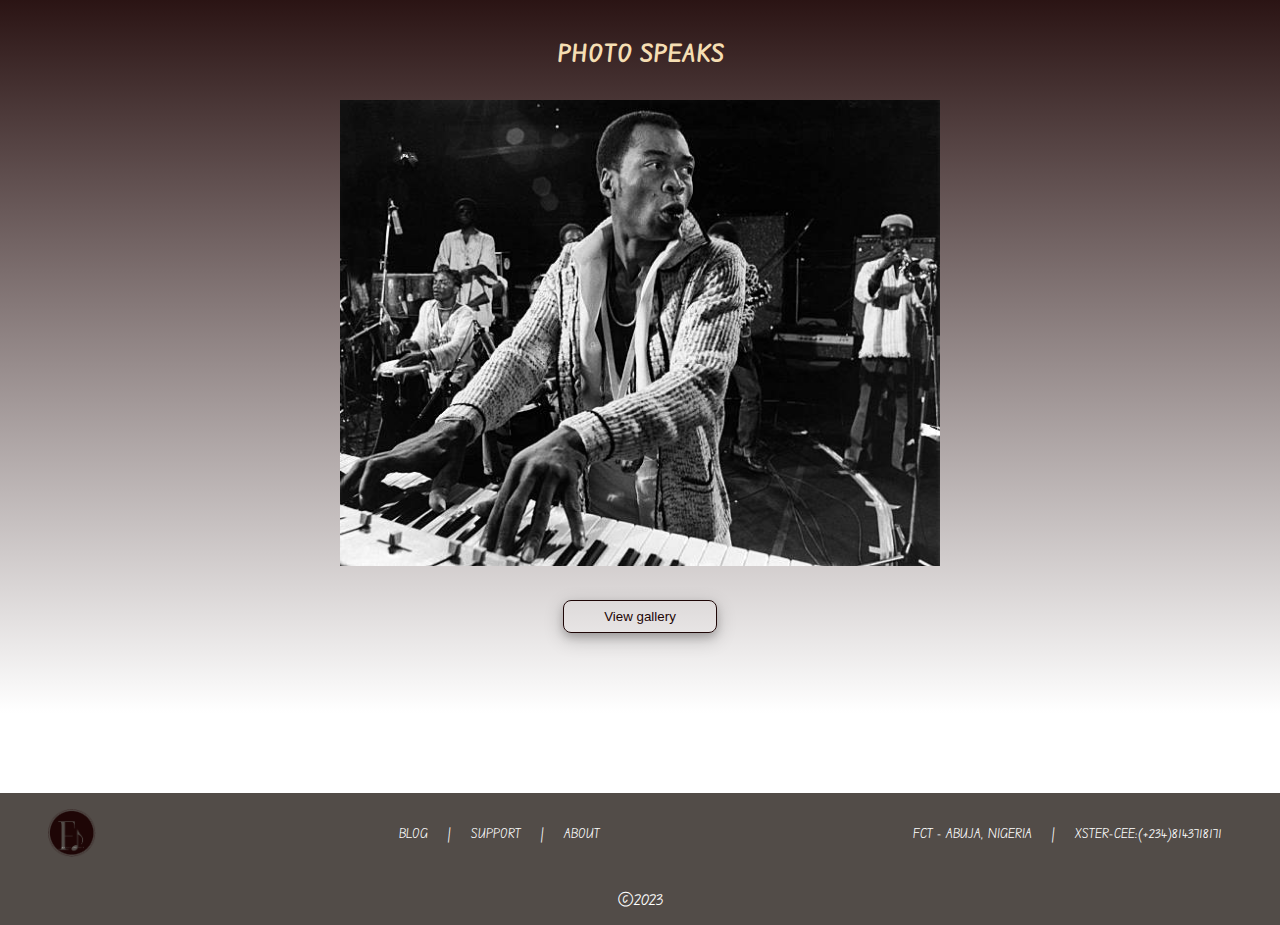
==== commit 1ee9f544: "added gallery and footer section" ====
--- a/index.html
+++ b/index.html
@@ -15,7 +15,7 @@
     <div class="container">
         <nav class="main-nav">
             <ul>
-                <img src="./Assets/Images/FELA (1).png" class="logo">
+                <img src="./Assets/Images/F-Logo-remove.png" class="logo">
             </ul>   
             <ul class="main-menu">
                 <a href="#biography"><li>Biography</li></a>
@@ -25,7 +25,7 @@
                 <li>Kalakuta Republic</li>
             </ul>
             <ul class="right-menu">
-            <img src="./Assets/Images/icons8-photo-gallery.gif">
+                <img src="./Assets/Images/icons8-photo-gallery.gif">
             </ul>
         </nav>
     </div>
@@ -50,7 +50,7 @@
                 <a href="./biograpy_page/biography.html"><button>Read more</button></a>  
             </div>
             <div>
-                <img src="./assets//Images/kutiK.jpg">
+                <img src="./Assets//Images/kutiK.jpg">
             </div> 
         </div>
     </section>
@@ -115,14 +115,73 @@
     <div class="section-title2">
         <h1>Photo Speaks</h1>
     </div>
-    <div class="slider-container">
-        <img src="./Assets/Images/anikulapo.jpg">
-        <img src="./Assets/Images/anikulapo2.jpg">
-        <img src="./Assets/Images/anikulapo3.jpg">
-        <img src="./Assets/Images/anikulapo4.jpg">
-    </div>
+    <ul class="slides">
+        <input type="radio" name="radio-button" id="img-1" checked>
+        <li class="slide-container">
+            <div class="slide">
+                <img src="./Assets/Images/kalakuta 4.jpg">
+            </div>
+            <div class="nav">
+                <label for="img-4" class="prev">&#x2039;</label>
+                <label for="img-2" class="next">&#x203a;</label>
+            </div>
+        </li>
+
+        <input type="radio" name="radio-button" id="img-2" checked>
+        <li class="slide-container">
+            <div class="slide">
+                <img src="./Assets/Images/anikulapo2.jpg">
+            </div>
+            <div class="nav">
+                <label for="img-1" class="prev">&#x2039;</label>
+                <label for="img-3" class="next">&#x203a;</label>
+            </div>
+        </li>
+
+        <input type="radio" name="radio-button" id="img-3" checked>
+        <li class="slide-container">
+            <div class="slide">
+                <img src="./Assets/Images/anikulapo3.jpg">
+            </div>
+            <div class="nav">
+                <label for="img-2" class="prev">&#x2039;</label>
+                <label for="img-4" class="next">&#x203a;</label>
+            </div>
+        </li>
+
+        <input type="radio" name="radio-button" id="img-4" checked>
+        <li class="slide-container">
+            <div class="slide">
+                <img src="./Assets/Images/anikulapo4.jpg">
+            </div>
+            <div class="nav">
+                <label for="img-3" class="prev">&#x2039;</label>
+                <label for="img-1" class="next">&#x203a;</label>
+            </div>
+        </li>
+    </ul>
     <a href="#"><button>View gallery</button></a>
 </section>
+<footer>
+    <nav class="foot-nav">
+        <ul>
+            <img src="./Assets/Images/F-Logo-remove.png" alt="logo" class="logo">
+        </ul>
+        <ul class="foot-menu">
+            <li>Blog</li>
+            <li>|</li>
+            <li>Support</li>
+            <li>|</li>
+            <li>About</li>
+        </ul>
+        <ul class="contact">
+            <li>FCT - Abuja, Nigeria</li>
+            <li>|</li>
+            <li>Xster-Cee:(+234)8143718171</li>
+        </ul>
+    </nav>
+    <p>&copy;2023</p>
+</footer>
     <script>
         document.querySelector('.menu-btn').addEventListener('click', () => document.querySelector('.main-menu').classList.toggle('show'));
     </script>
--- a/style.css
+++ b/style.css
@@ -112,11 +112,11 @@
     grid-gap: 1%;
 }
 #biography hr {
-    background-color: #0C1024;
+    background-color: #1E0606;
     width: 4rem;
     height: 0.2rem;
     border-radius: 0.5rem;
-    border: 1px solid #0C1024;
+    border: 1px solid #1E0606;
     margin-top: 2.8rem;
 }
 
@@ -131,7 +131,7 @@
     text-align: left;
     text-transform: uppercase;
     margin-top: 2rem;
-    color:#0C1024;
+    color:#1E0606;
     font-weight: 900;
     margin-bottom: 1rem;
 }
@@ -155,9 +155,9 @@
     display: block;
     margin-top: 2rem;
     background-color: transparent;
-    color: #0C1024;
+    color: #1E0606;
     padding: 0.5rem 2.5rem;
-    border: 1px solid #0C1024;
+    border: 1px solid #1E0606;
     border-radius: 0.5rem;
     background-position: right bottom;
     transition: all 0.5s ease-in;
@@ -167,7 +167,7 @@
 
 .bio-container button:hover {
     cursor: pointer;
-    background-color: #0C1024;
+    background-color: #1E0606;
     color: #E1D8EB;
     border: 1px solid #E1D8EB;
     background-position: left bottom;
@@ -239,11 +239,11 @@
     grid-gap: 1%;
 }
 #performance hr {
-    background-color: #0C1024;
+    background-color: #1E0606;
     width: 4rem;
     height: 0.2rem;
     border-radius: 0.5rem;
-    border: 1px solid #0C1024;
+    border: 1px solid #1E0606;
     margin-top: 2.8rem;
 }
 
@@ -258,7 +258,7 @@
     text-align: left;
     text-transform: uppercase;
     margin-top: 2rem;
-    color:#0C1024;
+    color:#1E0606;
     font-weight: 900;
     margin-bottom: 1rem;
 }
@@ -292,9 +292,9 @@
     display: block;
     margin-top: 2rem;
     background-color: transparent;
-    color: #0C1024;
+    color: #1E0606;
     padding: 0.5rem 2.5rem;
-    border: 1px solid #0C1024;
+    border: 1px solid #1E0606;
     border-radius: 0.5rem;
     background-position: right bottom;
     transition: all 0.5s ease-in;
@@ -304,7 +304,7 @@
 
 .performance-container button:hover {
     cursor: pointer;
-    background-color: #0C1024;
+    background-color: #1E0606;
     color: #E1D8EB;
     border: 1px solid #E1D8EB;
     background-position: left bottom;
@@ -331,11 +331,11 @@
 }
 
 .republic-content hr {
-    background-color: #0C1024;
+    background-color: #1E0606;
     width: 4rem;
     height: 0.2rem;
     border-radius: 0.5rem;
-    border: 1px solid #0C1024;
+    border: 1px solid #1E0606;
     margin-top: 2.8rem;
 }
 
@@ -348,14 +348,14 @@
     text-align: left;
     text-transform: uppercase;
     margin-top: 2rem;
-    color:#0C1024;
+    color:#1E0606;
     font-weight: 900;
     margin-bottom: 1rem;
 }
 
 .republic-content button:hover {
     cursor: pointer;
-    background-color: #0C1024;
+    background-color: #1E0606;
     color: #E1D8EB;
     border: 1px solid #E1D8EB;
 }
@@ -366,9 +366,9 @@
     display: block;
     margin-top: 2rem;
     background-color: transparent;
-    color: #0C1024;
+    color: #1E0606;
     padding: 0.5rem 2.5rem;
-    border: 1px solid #0C1024;
+    border: 1px solid #1E0606;
     border-radius: 0.5rem;
     background-position: right bottom;
     transition: all 0.5s ease-in;
@@ -386,14 +386,14 @@
     position: absolute;
     z-index: 1;
     border-radius: 0.5rem;
-    box-shadow: 10px 10px 5px #0C1024;
+    box-shadow: 10px 10px 5px #1E0606;
 }
 
 .republic-container img.image-2 {
     position: absolute;
     z-index: 2;
     border-radius: 0.5rem;
-    box-shadow: 10px 10px 5px #0C1024;
+    box-shadow: 10px 10px 5px #1E0606;
     margin-top: 10%;
     margin-left: 10%;
 }
@@ -402,7 +402,7 @@
 #gallery {
     padding: 5rem 1rem;
     margin: 5rem 0;
-    background: linear-gradient(#0C1024, #ffffff);
+    background: linear-gradient(#1E0606, #ffffff);
     overflow: hidden;
 }
 
@@ -417,7 +417,7 @@
     100% {transform: translateX(-300%);}
 }
 
-.slider-container {
+/* .slides {
     width: 100%;
     display: flex;
     transform: translateX(-800px);
@@ -425,7 +425,7 @@
     animation-duration: 10s;
     animation-timing-function: ease-in-out;
     animation-iteration-count: infinite;
-}
+} */
 
 .section-title2 h1 {
     text-align: center;
@@ -449,11 +449,11 @@
     margin-left: auto;
     margin-right: auto;
     display: block;
-    margin-top: 2rem;
+    margin-top: 5rem;
     background-color: transparent;
-    color: #0C1024;
+    color: #1E0606;
     padding: 0.5rem 2.5rem;
-    border: 1px solid #0C1024;
+    border: 1px solid #1E0606;
     border-radius: 0.5rem;
     background-position: right bottom;
     transition: all 0.5s ease-in;
@@ -463,11 +463,136 @@
 
 #gallery button:hover {
     cursor: pointer;
-    background-color: #0C1024;
+    background-color: #1E0606;
     color: wheat;
     border: 1px solid #E1D8EB;
     background-position: left bottom;
     transition: all 0.5s ease-in;
+}
+
+.slides{
+    padding: 0;
+    width: 609px;
+    height: 420px;
+    display: block;
+    margin: 0 auto;
+    position: relative;
+}
+
+.slides * {
+    user-select: none;
+    -ms-user-select: none;
+    -moz-user-select: none;
+    -khtml-user-select: none;
+    -webkit-user-select: none;
+    -webkit-touch-callout: none;
+}
+
+.slides input {
+    display: none;
+}
+
+.slide-container {
+    display: block;
+}
+
+.slide {
+    top: 0;
+    opacity: 0;
+    width: 609px;
+    height: 420px;
+    display: block;
+    position: absolute;
+    transform: scale(0);
+    transition: all 0.7s ease-in-out;
+}
+
+.slide img {
+    width: 100%;
+    height: 100%;
+}
+
+.nav label {
+    width: 150px;
+    height: 100px;
+    display: none;
+    position: absolute;
+    opacity: 0;
+    z-index: 9;
+    cursor: pointer;
+    transition: opacity 0.2s;
+    color: #ffffff;
+    font-size: 100px;
+    text-align: center;
+    line-height: 380px;
+    /* background-color: rgba(255, 255, 255, 0.3); */
+    text-shadow: 0px 0px 15px rgb(119, 199, 199);
+}
+
+.slide:hover +.nav label {
+    opacity: 0.5;
+}
+
+.nav label:hover {
+    opacity: 1;
+}
+
+.nav .next {
+    right: 0;
+}
+
+input:checked + .slide-container .slide {
+    opacity: 1;
+    transform: scale(1);
+    transition: opacity 1s ease-in-out;
+}
+
+input:checked + .slide-container .nav label {
+    display: block;
+}
+
+/* footer section */
+footer {
+    background-color: #524c48;
+    padding: 1rem 3rem;
+    color: #ffffff;
+    text-transform: uppercase;
+}
+
+footer nav ul li {
+    list-style: none;
+}
+
+.foot-nav {
+    display: flex;
+    flex-direction: row;
+    justify-content: space-between;
+    align-items: center;
+    font-size: 13px;
+}
+
+.foot-nav ul li:hover {
+    cursor: pointer;
+    color: #1E0606;
+}
+
+
+.foot-nav ul {
+    display: flex;
+}
+
+.foot-nav ul li {
+    padding: 0 10px;
+}
+
+footer p {
+    margin-top: 2rem;
+    text-align: center;
+}
+
+footer p:hover {
+    cursor: pointer;
+    color: #1E0606;
 }
 
 /* media query */
@@ -646,6 +771,13 @@
     max-width: 210px;
     height: auto;
 }
+
+.nav label {
+    width: 200px;
+    height: 80px;
+    font-size: 80px;
+    line-height: 380px;
+}
 }
 
 @media only screen and (max-width: 425px) {
@@ -723,12 +855,89 @@
         height: auto;
         display: block;
     }
+
+    .republic-container img.image-1 {
+        width: 100%;
+        max-width: 250px;
+        height: auto;
+    }
     
     .republic-container img.image-2 {
-        margin-top: 8%;
-        margin-left: 8%;
-    }
-    
+        margin-left: 18%;
+        margin-top: 25%;
+        width: 100%;
+        max-width: 200px;
+        height: auto;
+    }
+
+    #gallery img {
+        max-width: 350px;
+        margin-left: 2rem;
+        margin-right: 2rem;
+    }
+
+    .nav label {
+        width: 350px;
+        height: 80px;
+        font-size: 80px;
+        line-height: 250px;
+        padding-right: 12rem ;
+    }
+
+    #gallery button {
+        margin-top: 0.2rem;
+    }
+
+    footer {
+        padding: 0.2rem 0.5rem;
+    }
+
+    .foot-nav {
+        font-size: 0.5rem;
+    }
+
+    .foot-nav ul li {
+        padding: 0 6px;
+    }
+    
+    footer p {
+       font-size: 0.8rem;
+    }
+} 
+
+
+@media only screen and (max-width: 375px) {
+    .republic-container img.image-1 {
+        width: 100%;
+        max-width: 200px;
+        height: auto;
+    }
+    
+    .republic-container img.image-2 {
+        margin-left: 18%;
+        margin-top: 25%;
+        width: 100%;
+        max-width: 180px;
+        height: auto;
+    }
+
+    #gallery img {
+        max-width: 300px;
+        margin-left: 2rem;
+        margin-right: 2rem;
+    }
+
+    .nav label {
+        width: 380px;
+        height: 80px;
+        font-size: 50px;
+        line-height: 200px;
+        padding-right: 16rem ;
+    }
+
+    .foot-nav ul li {
+        padding: 0 4px;
+    }
 }
 
 @media only screen and (max-width: 320px) {
@@ -744,7 +953,40 @@
     .republic-content hr {
         margin-top: 16rem;
     }
+
     .republic-content h1{
         margin-top: 15rem;
     }
+
+    .republic-container img.image-1 {
+        width: 100%;
+        max-width: 150px;
+        height: auto;
+    }
+    
+    .republic-container img.image-2 {
+        margin-left: 18%;
+        margin-top: 25%;
+        width: 100%;
+        max-width: 150px;
+        height: auto;
+    }
+
+    #gallery img {
+        max-width: 250px;
+        margin-left: 2rem;
+        margin-right: 2rem;
+    }
+
+    .nav label {
+        width: 420px;
+        height: 80px;
+        font-size: 50px;
+        line-height: 200px;
+        padding-right: 19rem ;
+    }
+
+    .foot-nav .contact {
+        padding-left: 1rem;
+    }
 }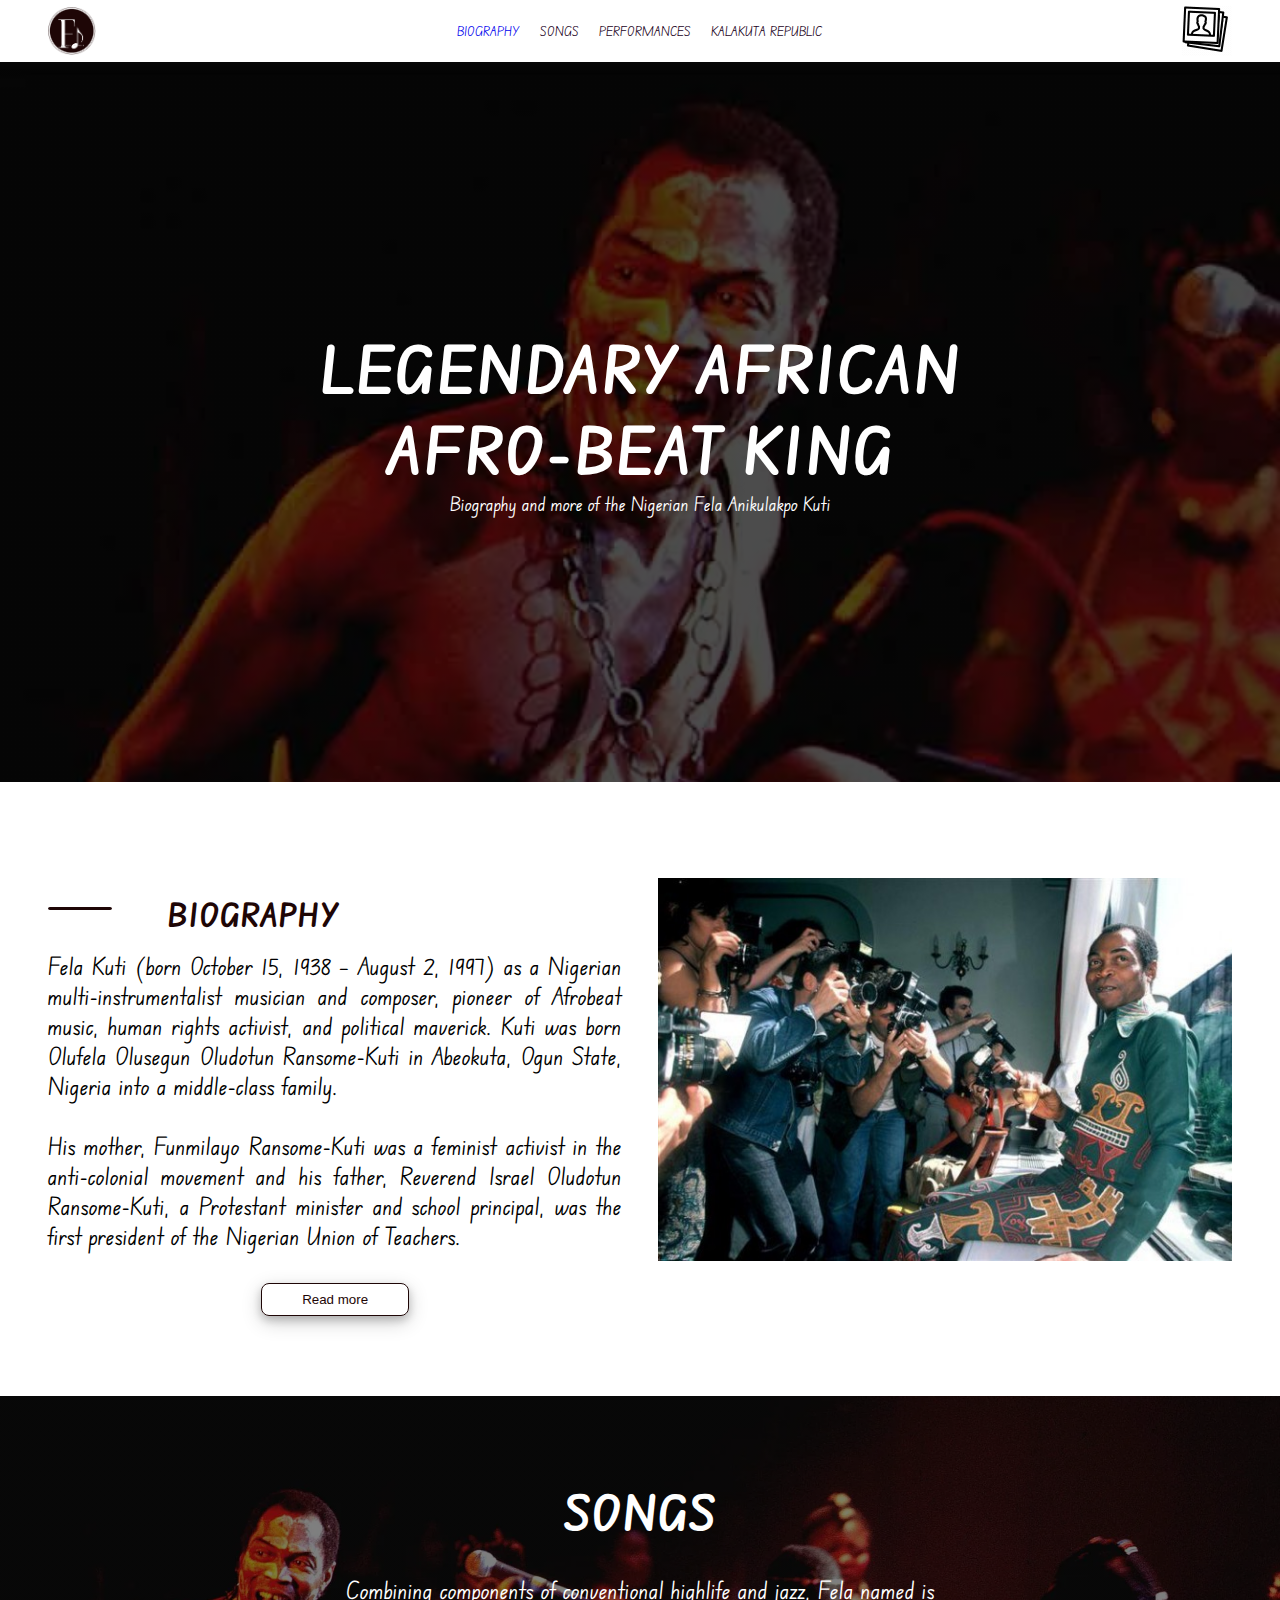
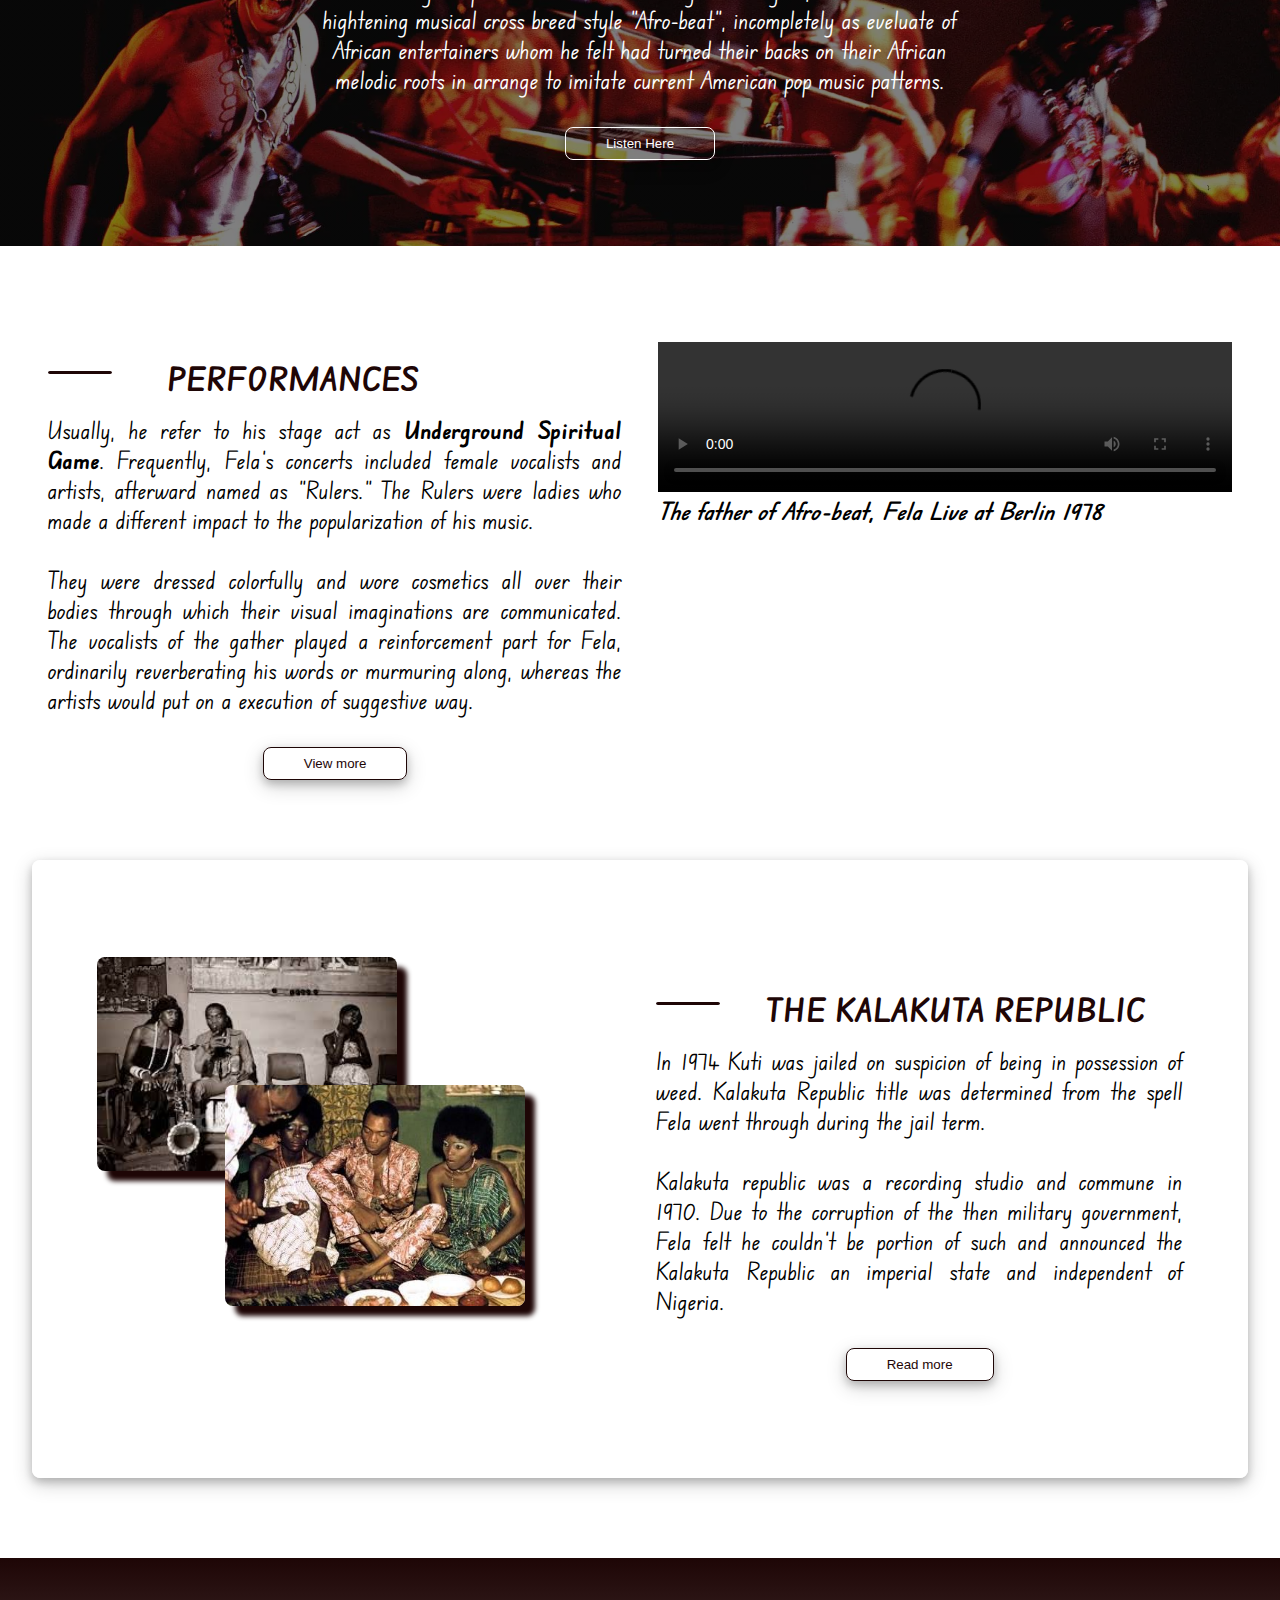
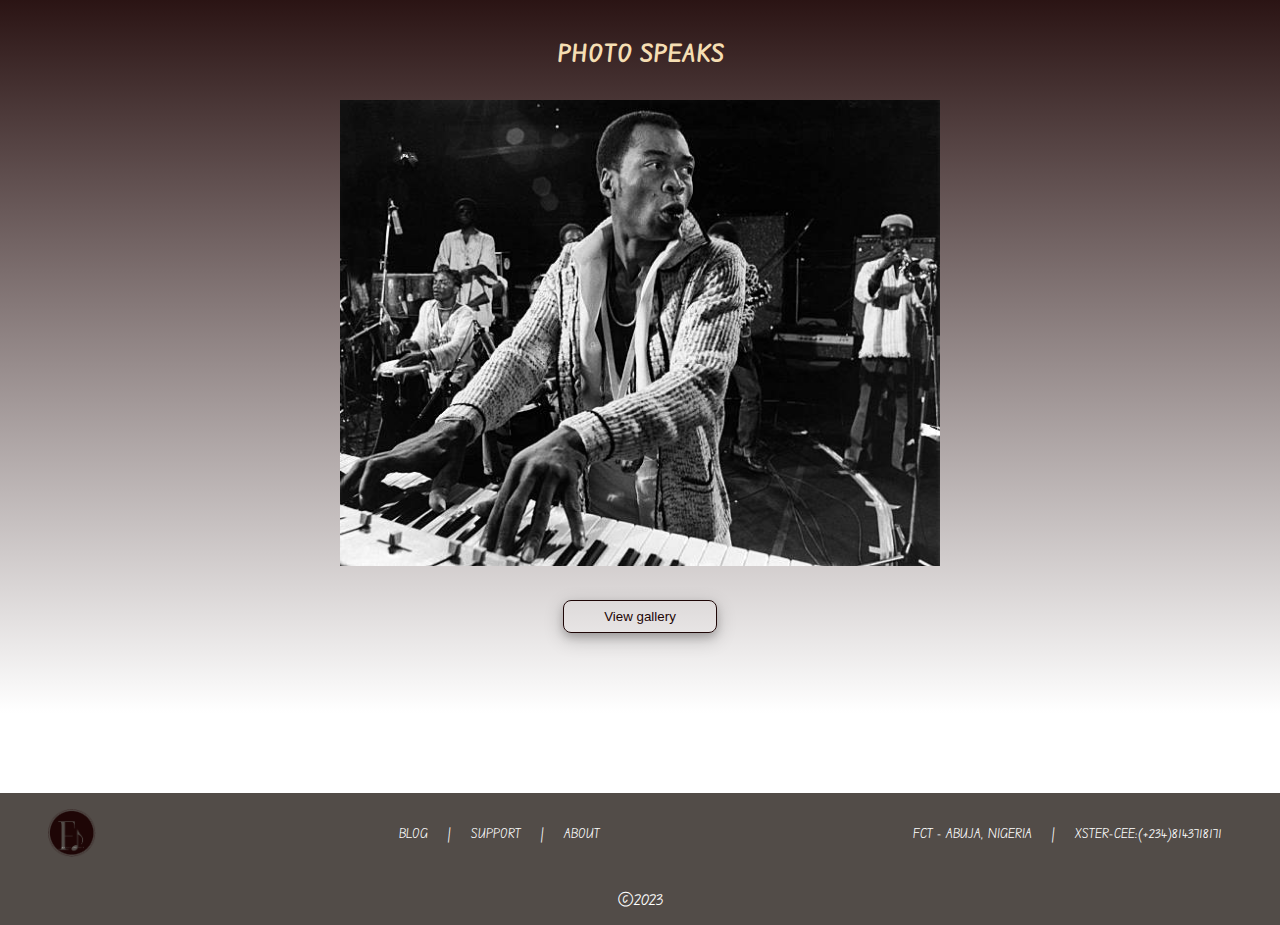
==== commit 27818935: "added responsiveness to gallery and footer section" ====
--- a/index.html
+++ b/index.html
@@ -19,7 +19,6 @@
             </ul>   
             <ul class="main-menu">
                 <a href="#biography"><li>Biography</li></a>
-                <!-- <li>Credits</li> -->
                 <li>Songs</li>
                 <li>Performances</li>
                 <li>Kalakuta Republic</li>
--- a/style.css
+++ b/style.css
@@ -76,7 +76,7 @@
 
 /* hero section */
 .hero {
-    background-image: linear-gradient(rgba(0, 0, 0, 0.7), rgba(0, 0, 0, 0.7)), url(./assets/images/fela-kuti.webp) ;
+    background-image: linear-gradient(rgba(0, 0, 0, 0.7), rgba(0, 0, 0, 0.7)), url(./Assets/Images/fela-kuti.webp) ;
     /* background-position: center; */
     background-repeat: no-repeat;
     background-size: cover;
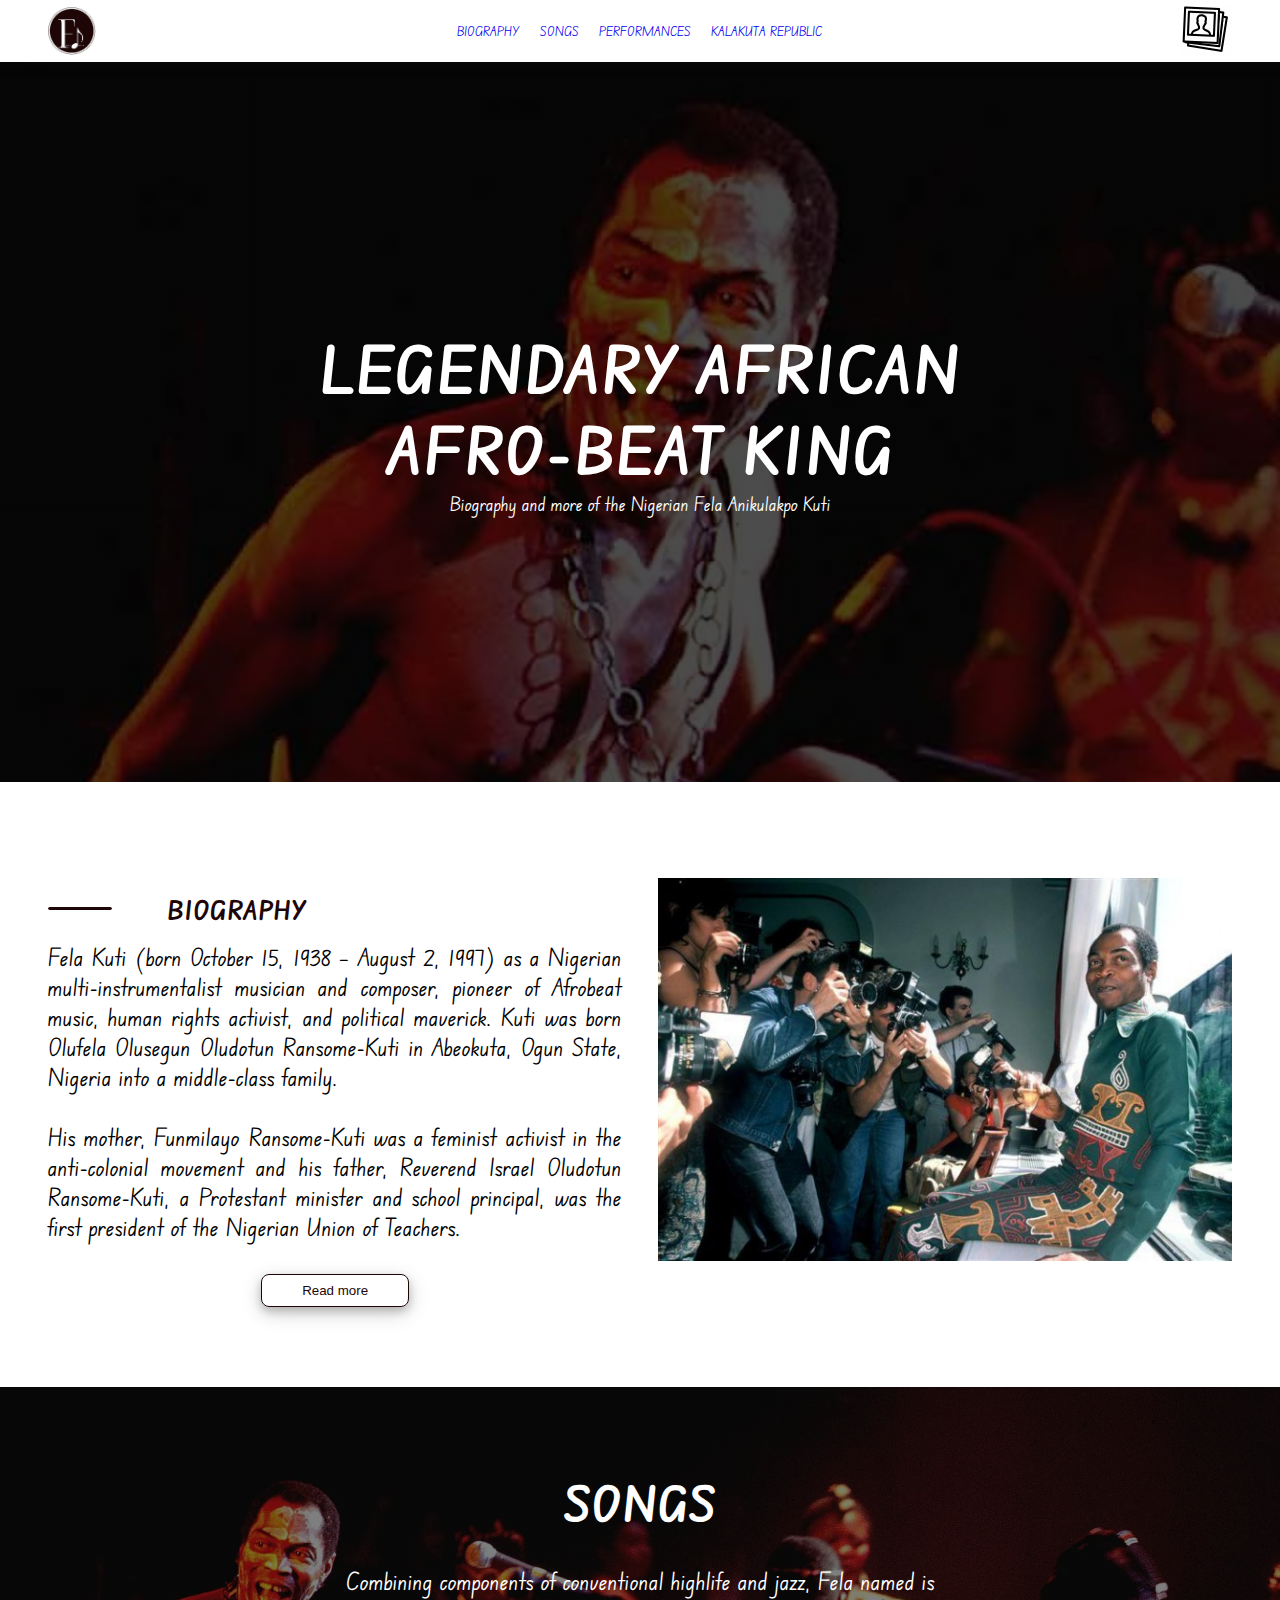
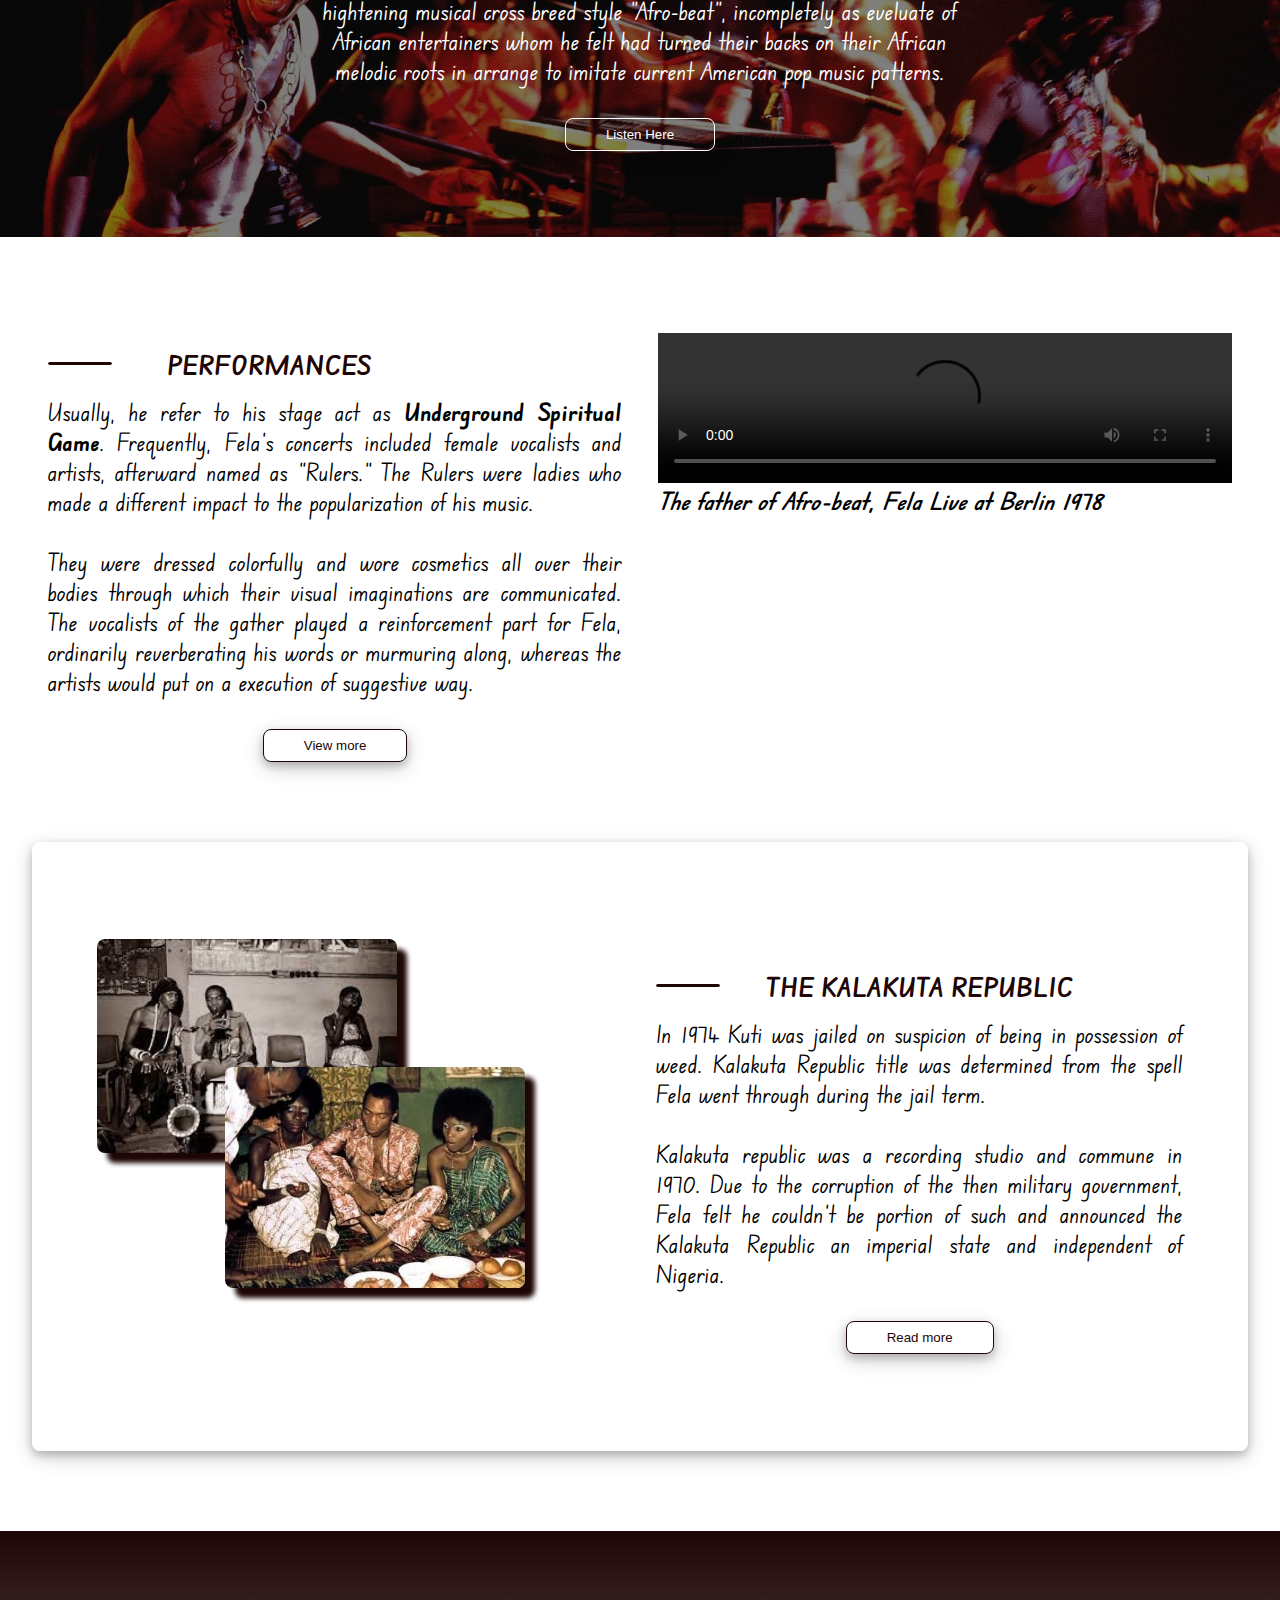
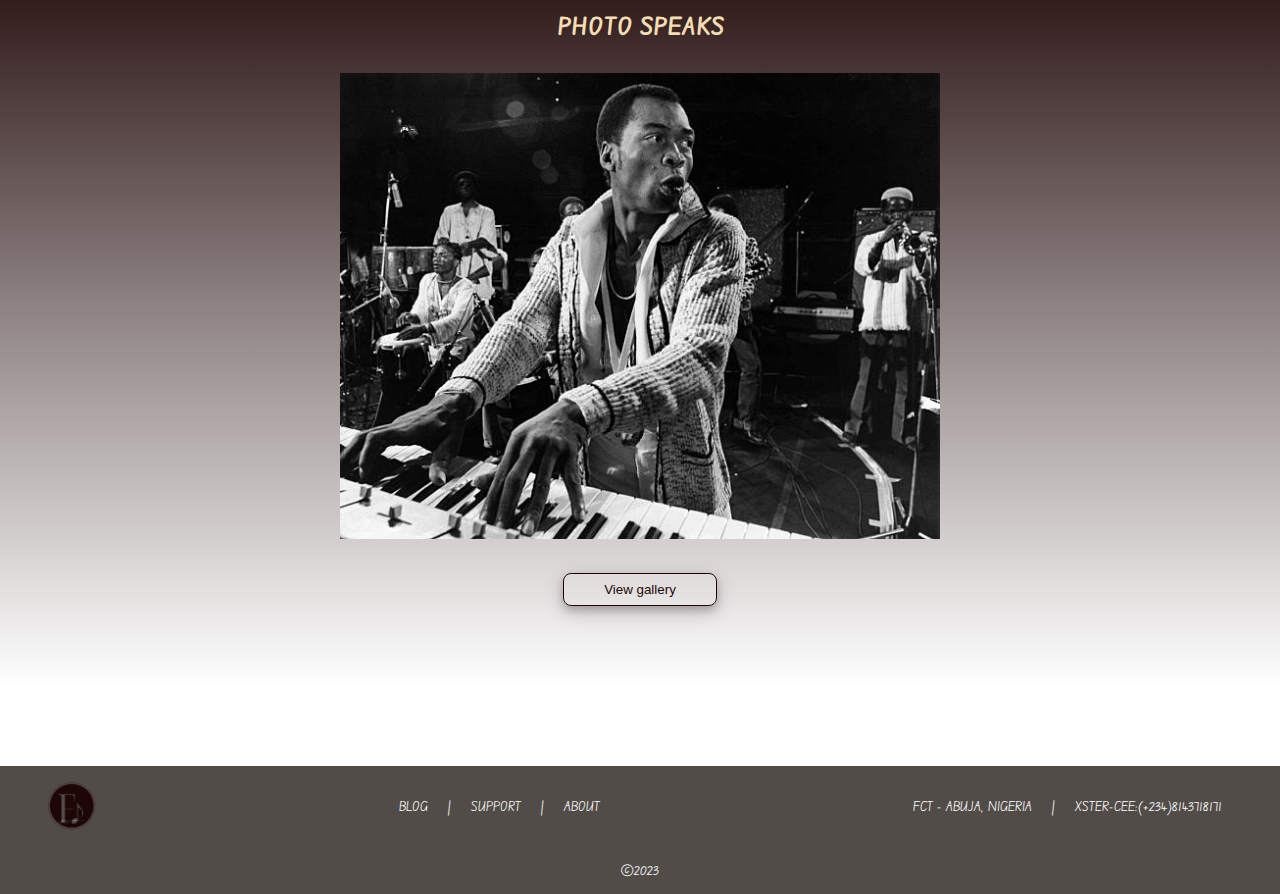
==== commit a2952a76: "added biography page" ====
--- a/index.html
+++ b/index.html
@@ -19,9 +19,9 @@
             </ul>   
             <ul class="main-menu">
                 <a href="#biography"><li>Biography</li></a>
-                <li>Songs</li>
-                <li>Performances</li>
-                <li>Kalakuta Republic</li>
+                <a href="#songs"><li>Songs</li></a>
+                <a href="#performance"><li>Performances</li></a>
+                <a href="#republic"><li>Kalakuta Republic</li></a>
             </ul>
             <ul class="right-menu">
                 <img src="./Assets/Images/icons8-photo-gallery.gif">
@@ -61,7 +61,7 @@
                incompletely as eveluate of African entertainers whom he felt had turned their backs on their African melodic roots in arrange to imitate
                current American pop music patterns.
             </p>
-            <a href="#"><button>Listen Here</button></a>
+            <a href="./song_page/songs.html"><button>Listen Here</button></a>
         </div>
     </section>
     <!-- performance section -->
@@ -78,7 +78,7 @@
                    They were dressed colorfully and wore cosmetics all over their bodies through which their visual imaginations are communicated. 
                    The vocalists of the gather played a reinforcement part for Fela, ordinarily reverberating his words or murmuring along, 
                    whereas the artists would put on a execution of suggestive way.</p>
-                   <a href=""><button>View more</button></a>
+                   <a href="./performance_page/performance.html"><button>View more</button></a>
             </div>
             <div class="show-clip">
                 <video controls><source src="./Assets/Videos/videoplayback (1).mp4" type="video/mp4"></video>
@@ -104,7 +104,7 @@
                    Kalakuta republic was a recording studio and commune in 1970. Due to the corruption of the then military government, 
                    Fela felt he couldn't be portion of such and announced the Kalakuta Republic an imperial state and independent of Nigeria.
                 </p>
-                <a href=""><button>Read more</button></a>
+                <a href="./kalakuta_page/kalakuta.html"><button>Read more</button></a>
             </div>
         </div>
     </section>
@@ -159,7 +159,7 @@
             </div>
         </li>
     </ul>
-    <a href="#"><button>View gallery</button></a>
+    <a href="./gallery_page/gallery.html"><button>View gallery</button></a>
 </section>
 <footer>
     <nav class="foot-nav">
--- a/style.css
+++ b/style.css
@@ -8,6 +8,7 @@
 
 body {
     font-family: 'Edu NSW ACT Foundation', cursive;
+    font-size: 13px;
 }
 
 a {
@@ -176,7 +177,7 @@
 
 /* songs section */
 #songs {
-    background-image: linear-gradient(rgba(0, 0, 0, 0.5), rgba(0, 0, 0, 0.5)), url(./Assets/Images/fela\ on\ stage.webp);
+    background-image: linear-gradient(rgba(0, 0, 0, 0.5), rgba(0, 0, 0, 0.5)), url(./Assets/Images/fela-on-stage.webp);
     background-repeat: no-repeat; 
     background-size: cover;
     /* background-position: center; */
@@ -405,27 +406,6 @@
     background: linear-gradient(#1E0606, #ffffff);
     overflow: hidden;
 }
-
-@keyframes slides {
-    0% {transform: translateX(0);}
-    25% {transform: translateX(0);}
-    30% {transform: translateX(-100%);}
-    50% {transform: translateX(-100%);}
-    55% {transform: translateX(-200%);}
-    75% {transform: translateX(-200%);}
-    80% {transform: translateX(-300%);}
-    100% {transform: translateX(-300%);}
-}
-
-/* .slides {
-    width: 100%;
-    display: flex;
-    transform: translateX(-800px);
-    animation-name: slides;
-    animation-duration: 10s;
-    animation-timing-function: ease-in-out;
-    animation-iteration-count: infinite;
-} */
 
 .section-title2 h1 {
     text-align: center;
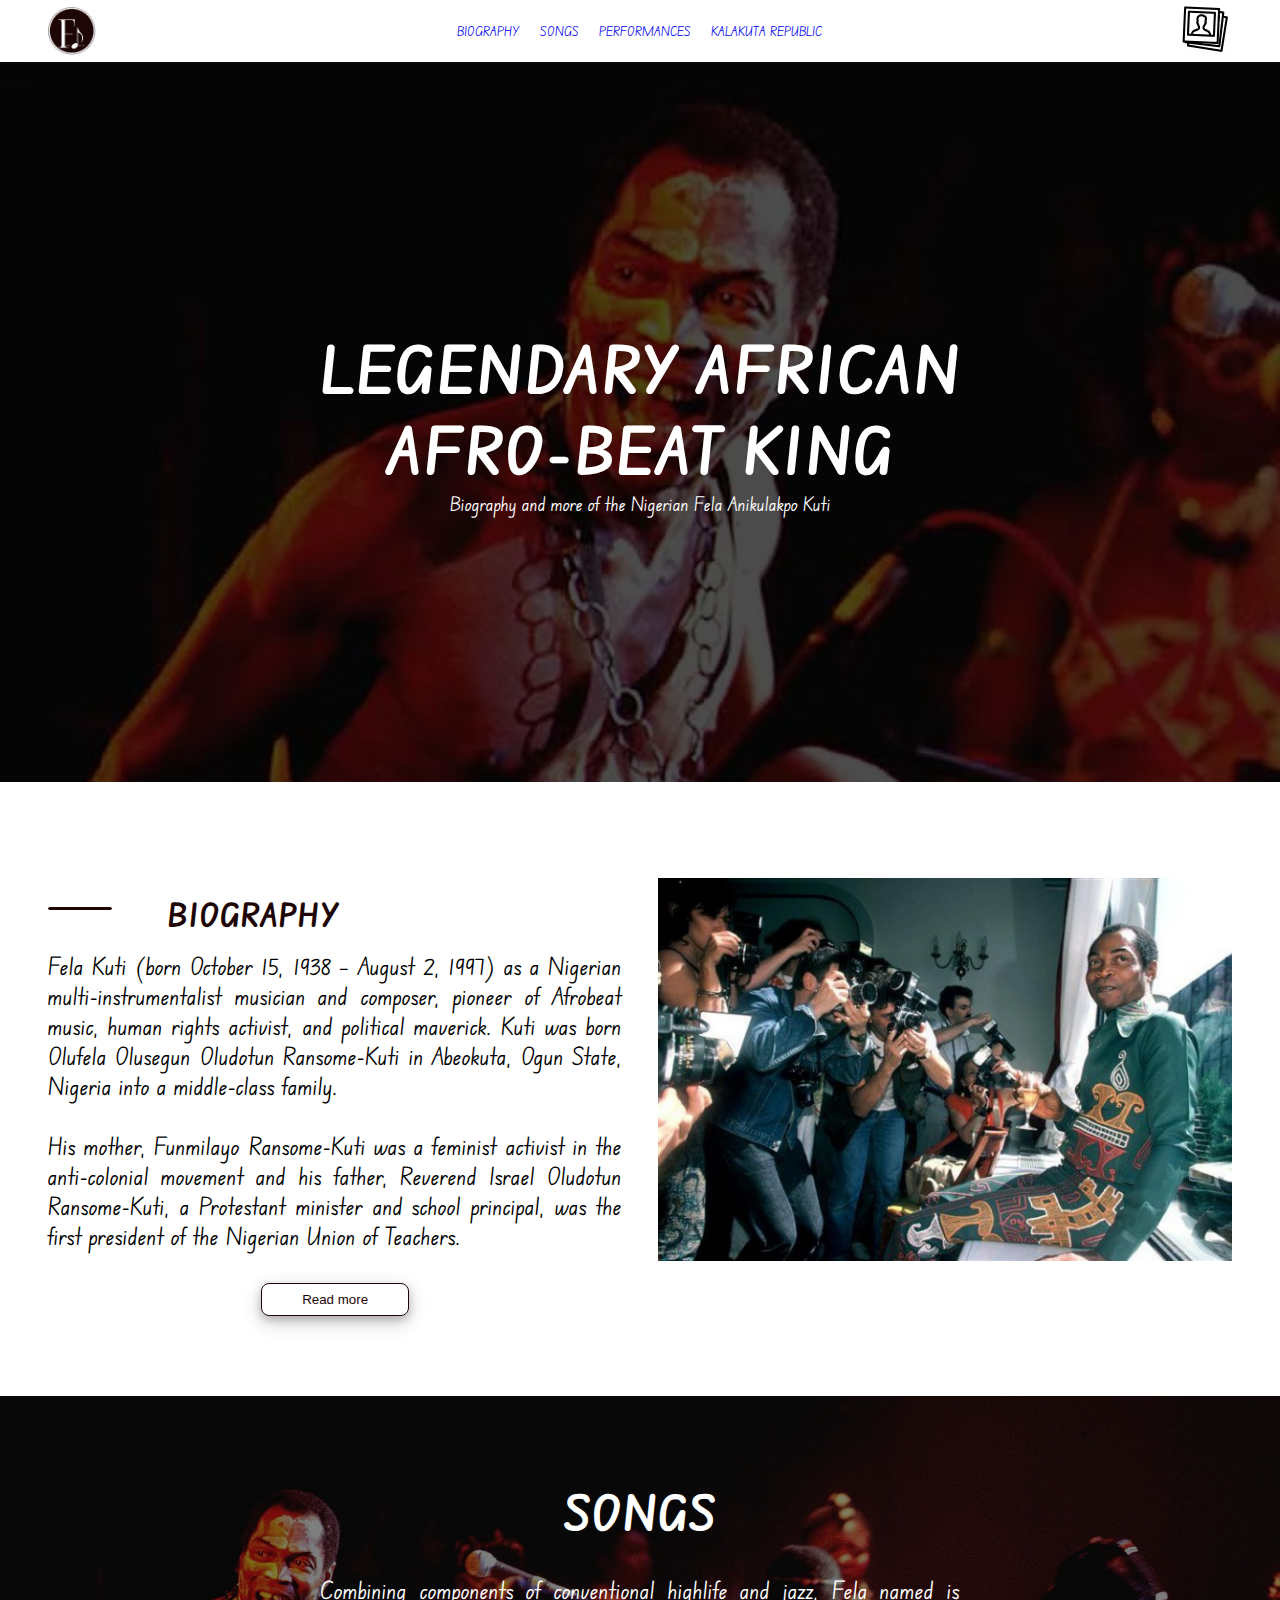
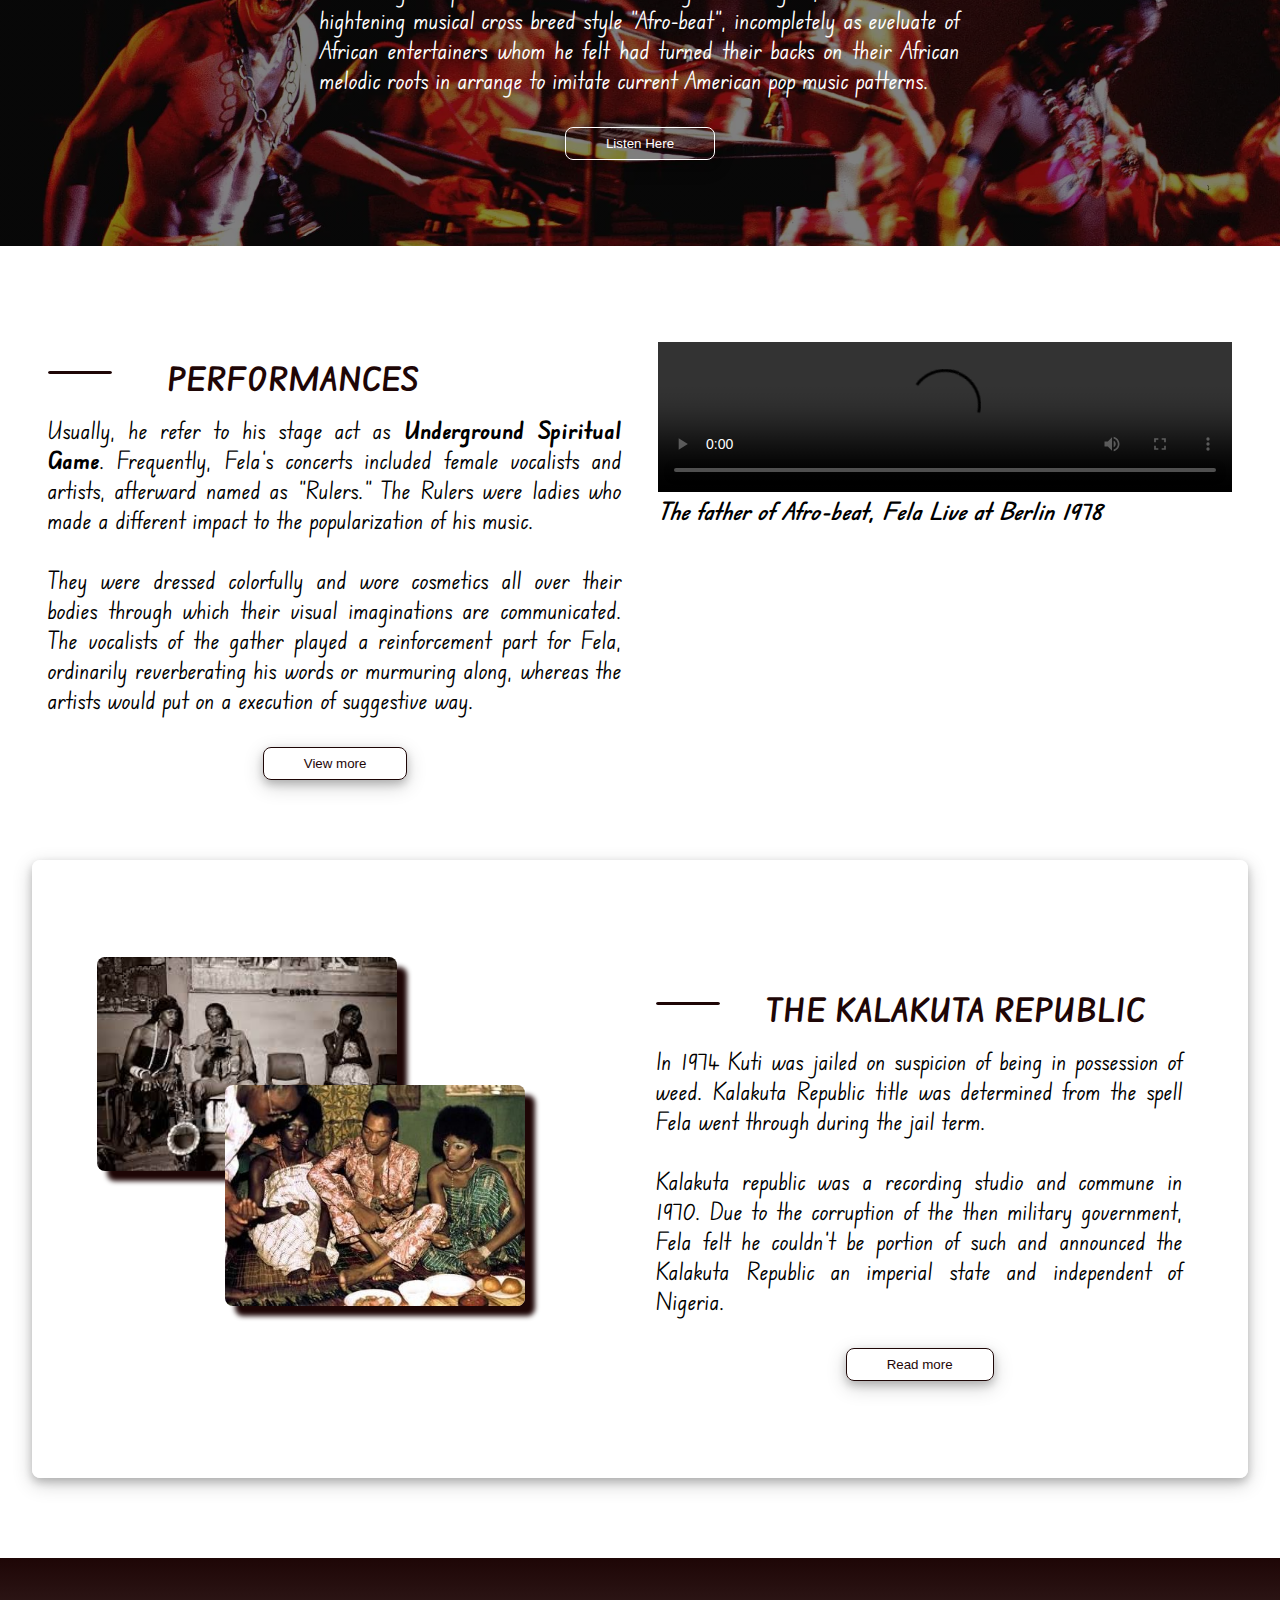
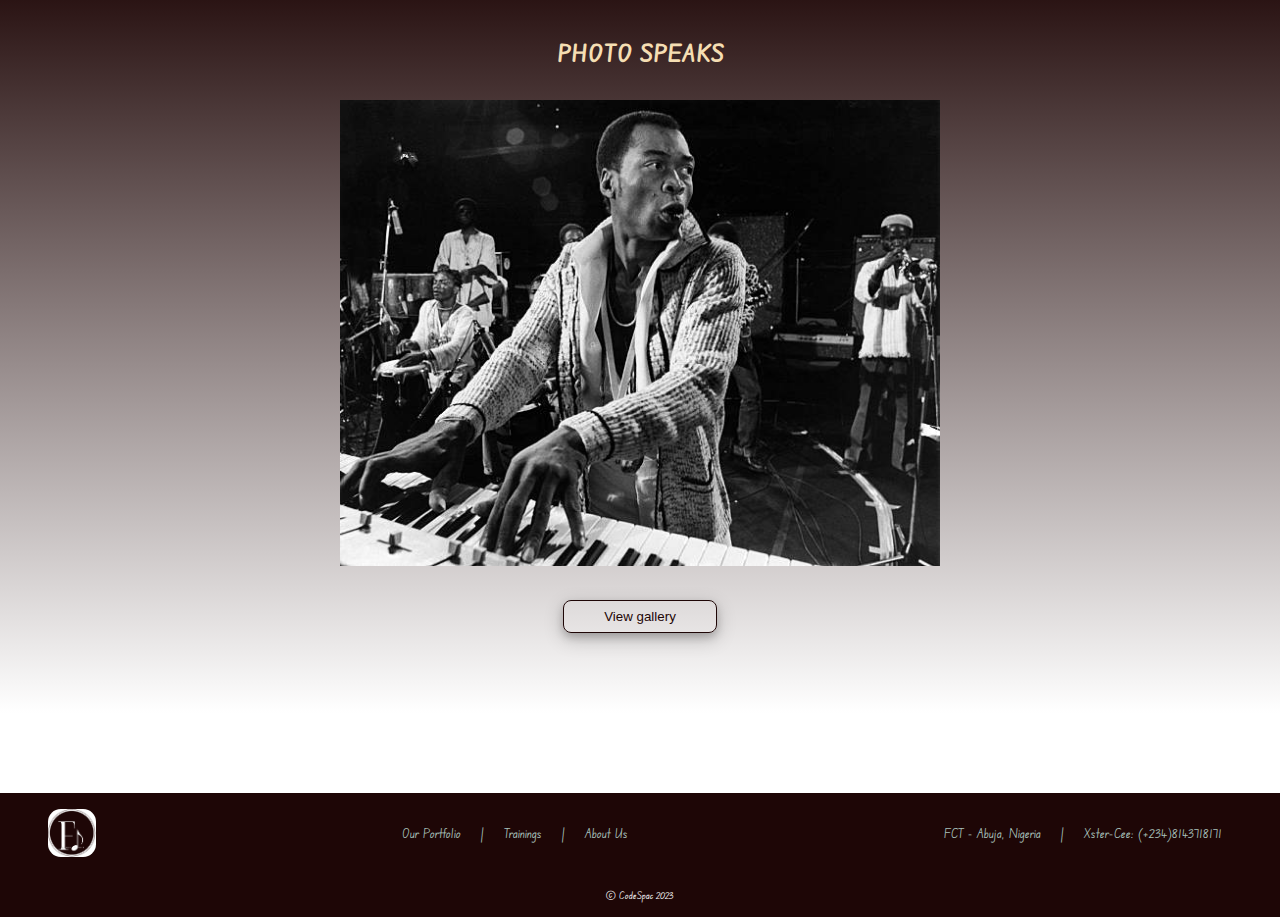
==== commit 4b9b4817: "added little changes to the landing page" ====
--- a/index.html
+++ b/index.html
@@ -34,6 +34,7 @@
             <p>Biography and more of the Nigerian Fela Anikulakpo Kuti</p>
         </div>
     </section>
+    <!-- biography section -->
     <section id="biography">
         <div class="bio-container">
             <div class="bio-content">
@@ -164,22 +165,22 @@
 <footer>
     <nav class="foot-nav">
         <ul>
-            <img src="./Assets/Images/F-Logo-remove.png" alt="logo" class="logo">
+            <img src="./Assets/Images/F-Logo-remove.png" alt="logo" class="logo-2">
         </ul>
         <ul class="foot-menu">
-            <li>Blog</li>
+            <li>Our Portfolio</li>
             <li>|</li>
-            <li>Support</li>
+            <li>Trainings</li>
             <li>|</li>
-            <li>About</li>
+            <li>About Us</li>
         </ul>
         <ul class="contact">
             <li>FCT - Abuja, Nigeria</li>
             <li>|</li>
-            <li>Xster-Cee:(+234)8143718171</li>
+            <li>Xster-Cee: (+234)8143718171</li>
         </ul>
     </nav>
-    <p>&copy;2023</p>
+    <p>&copy; CodeSpac 2023</p>
 </footer>
     <script>
         document.querySelector('.menu-btn').addEventListener('click', () => document.querySelector('.main-menu').classList.toggle('show'));
--- a/style.css
+++ b/style.css
@@ -8,7 +8,6 @@
 
 body {
     font-family: 'Edu NSW ACT Foundation', cursive;
-    font-size: 13px;
 }
 
 a {
@@ -202,6 +201,7 @@
     margin-left: 20rem;
     margin-right: 20rem;
     font-size: 1.5rem;
+    text-align: justify;
 }
 
 #songs button {
@@ -533,14 +533,21 @@
 
 /* footer section */
 footer {
-    background-color: #524c48;
+    background-color: #1E0606;
     padding: 1rem 3rem;
     color: #ffffff;
-    text-transform: uppercase;
+}
+
+.logo-2 {
+    height: 3rem;
+    width: 3rem;
+    background-color: #ffffff;
+    border-radius: 0.8rem;
 }
 
 footer nav ul li {
     list-style: none;
+    color: #AAC2BD;
 }
 
 .foot-nav {
@@ -553,7 +560,6 @@
 
 .foot-nav ul li:hover {
     cursor: pointer;
-    color: #1E0606;
 }
 
 
@@ -568,11 +574,12 @@
 footer p {
     margin-top: 2rem;
     text-align: center;
+    font-size: 10px;
+    font-weight: 0.8rem;
 }
 
 footer p:hover {
     cursor: pointer;
-    color: #1E0606;
 }
 
 /* media query */
@@ -635,7 +642,7 @@
     } */
 
     .bio-container p {
-        font-size: 13px;
+        font-size: 15px;
     }
     
     .bio-container button {
@@ -678,6 +685,11 @@
 
     #gallery button {
         padding: 0.5rem 1rem;
+    }
+
+    .logo-2 {
+        height: 2rem;
+        width: 2rem;
     }
 }
 
@@ -763,7 +775,7 @@
 @media only screen and (max-width: 425px) {
     .hero h1 {
         /* margin: 0 1vw; */
-        font-size: 3rem;
+        font-size: 4rem;
     }
     
     .bio-container {
@@ -779,8 +791,7 @@
     }
     
     .bio-container img {
-        width: 60vw;
-        height: 30vh;
+        max-width: 600px;
     }
     .hero p {
         font-size: 0.5rem;
@@ -794,8 +805,8 @@
     }
     
     #songs p {
-        margin-left: 5rem;
-        margin-right: 5rem;
+        margin-left: 2rem;
+        margin-right: 2rem;
         font-size: 13px;
     }
     
@@ -852,8 +863,7 @@
 
     #gallery img {
         max-width: 350px;
-        margin-left: 2rem;
-        margin-right: 2rem;
+        margin-left: 1.5rem;
     }
 
     .nav label {
@@ -864,8 +874,13 @@
         padding-right: 12rem ;
     }
 
+    .slides{
+        height: 300px;
+    }
+
     #gallery button {
-        margin-top: 0.2rem;
+        margin-top: auto;
+        margin-bottom: auto;
     }
 
     footer {
@@ -903,8 +918,7 @@
 
     #gallery img {
         max-width: 300px;
-        margin-left: 2rem;
-        margin-right: 2rem;
+        margin-left: 1.5rem;
     }
 
     .nav label {
@@ -915,6 +929,10 @@
         padding-right: 16rem ;
     }
 
+    .slides{
+        height: 280px;
+    }
+
     .foot-nav ul li {
         padding: 0 4px;
     }
@@ -926,8 +944,8 @@
     }
     
     #songs p {
-        margin-left: 3rem;
-        margin-right: 3rem;
+        margin-left: 1.8rem;
+        margin-right: 1.8rem;
     }
 
     .republic-content hr {
@@ -954,8 +972,7 @@
 
     #gallery img {
         max-width: 250px;
-        margin-left: 2rem;
-        margin-right: 2rem;
+        margin-left: 1.2rem;
     }
 
     .nav label {
@@ -966,6 +983,10 @@
         padding-right: 19rem ;
     }
 
+    .slides{
+        height: 220px;
+    }
+
     .foot-nav .contact {
         padding-left: 1rem;
     }
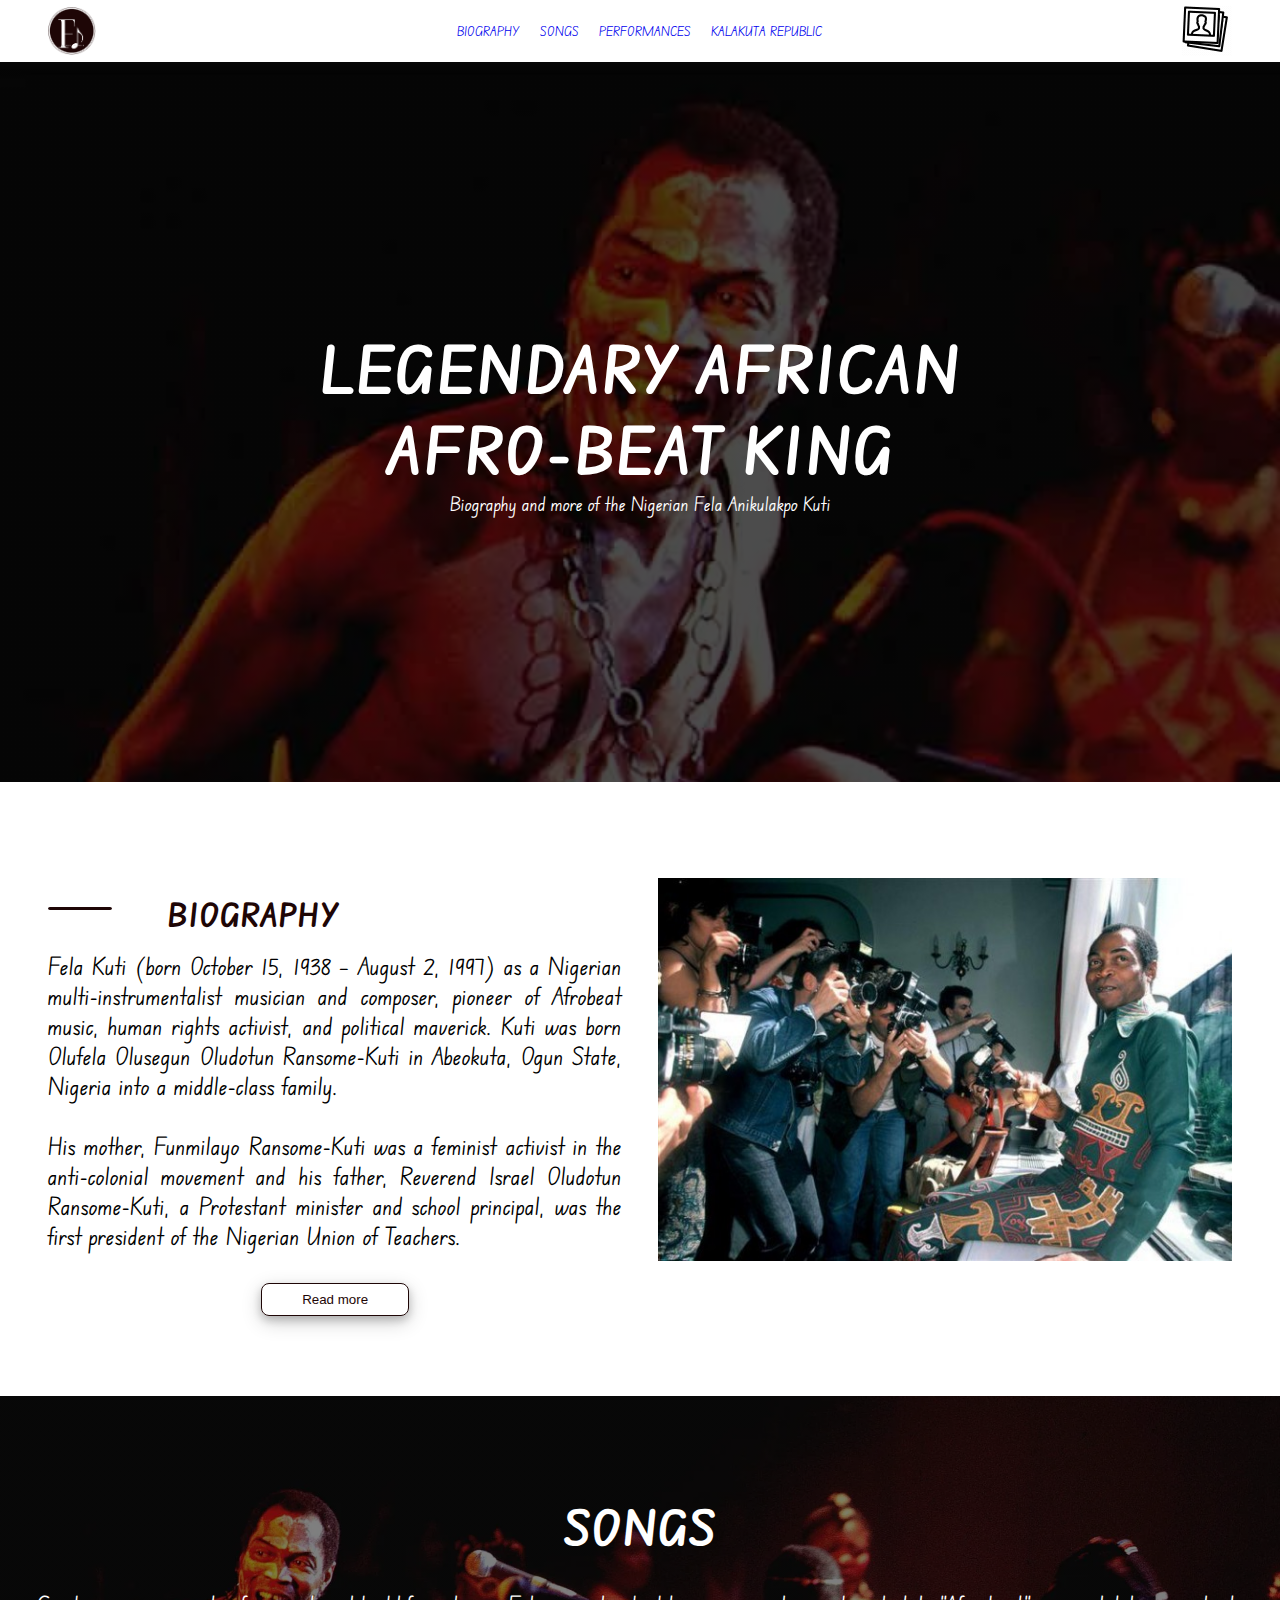
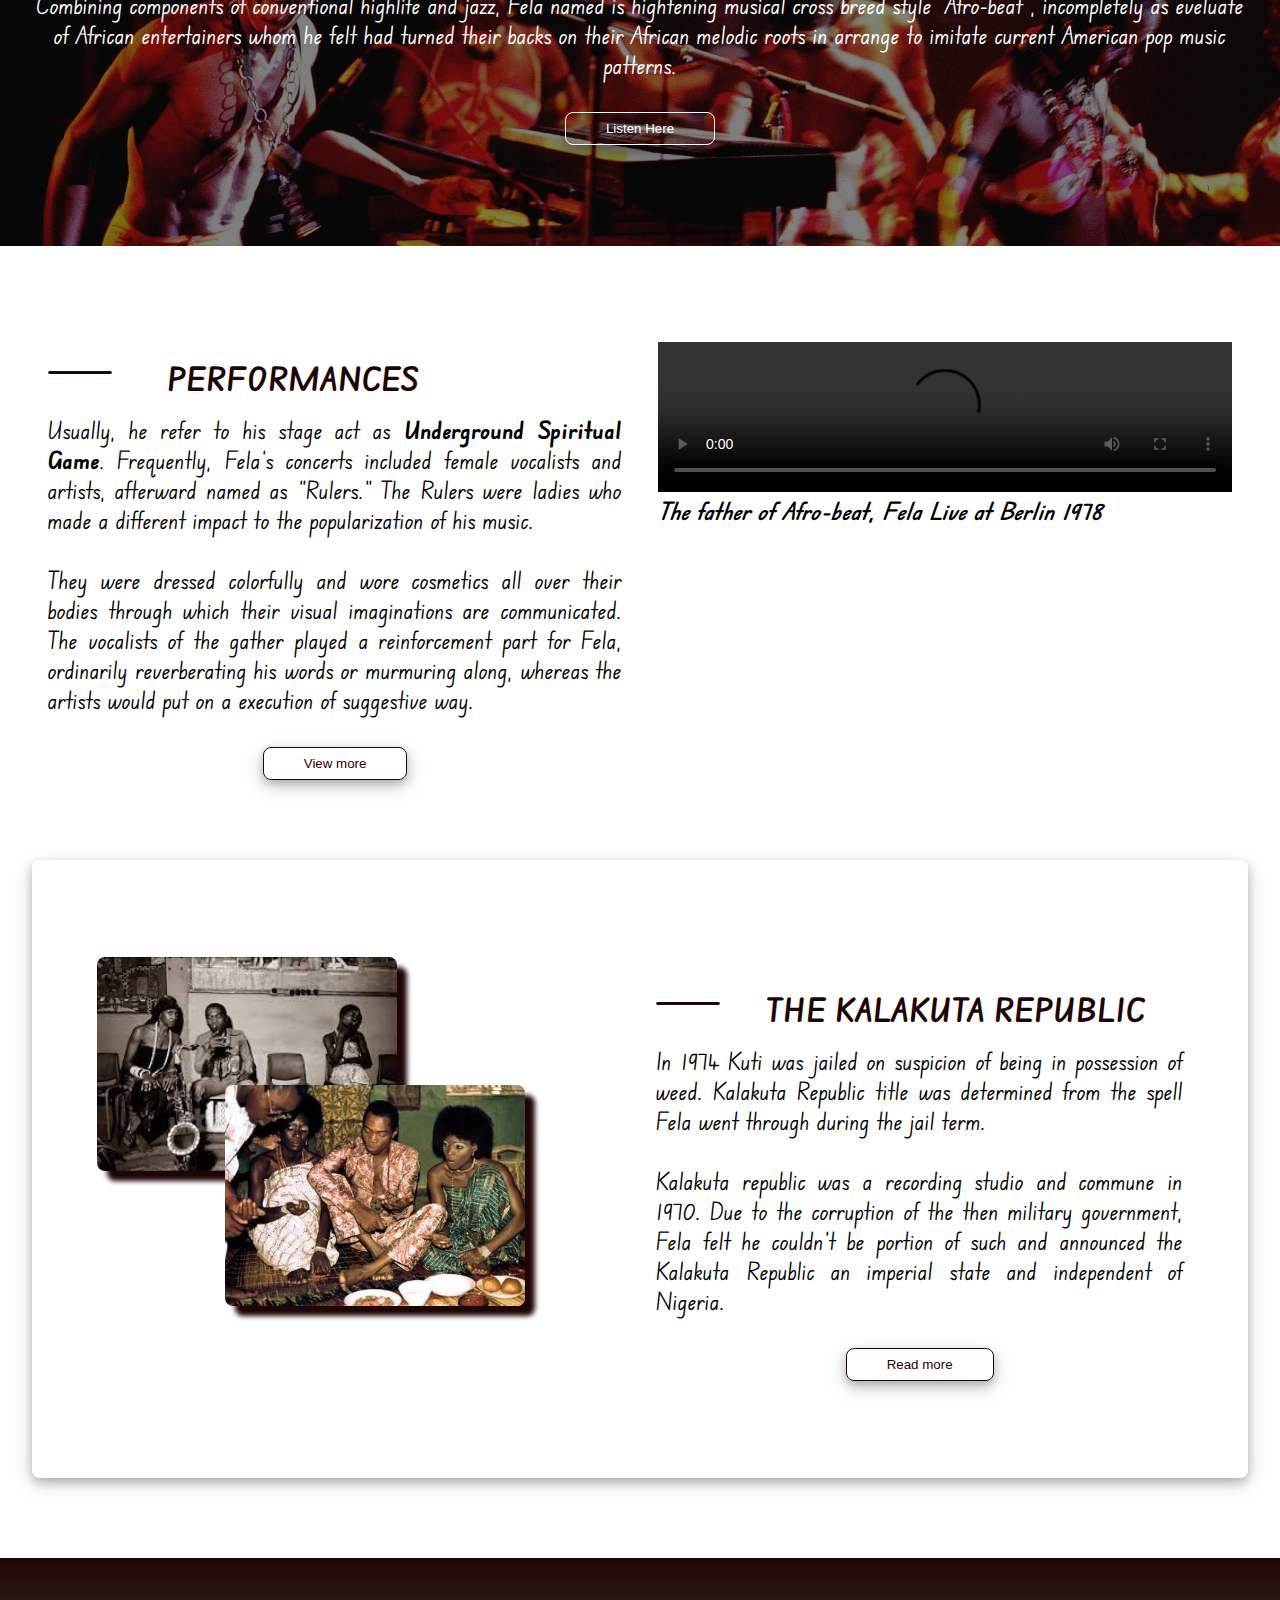
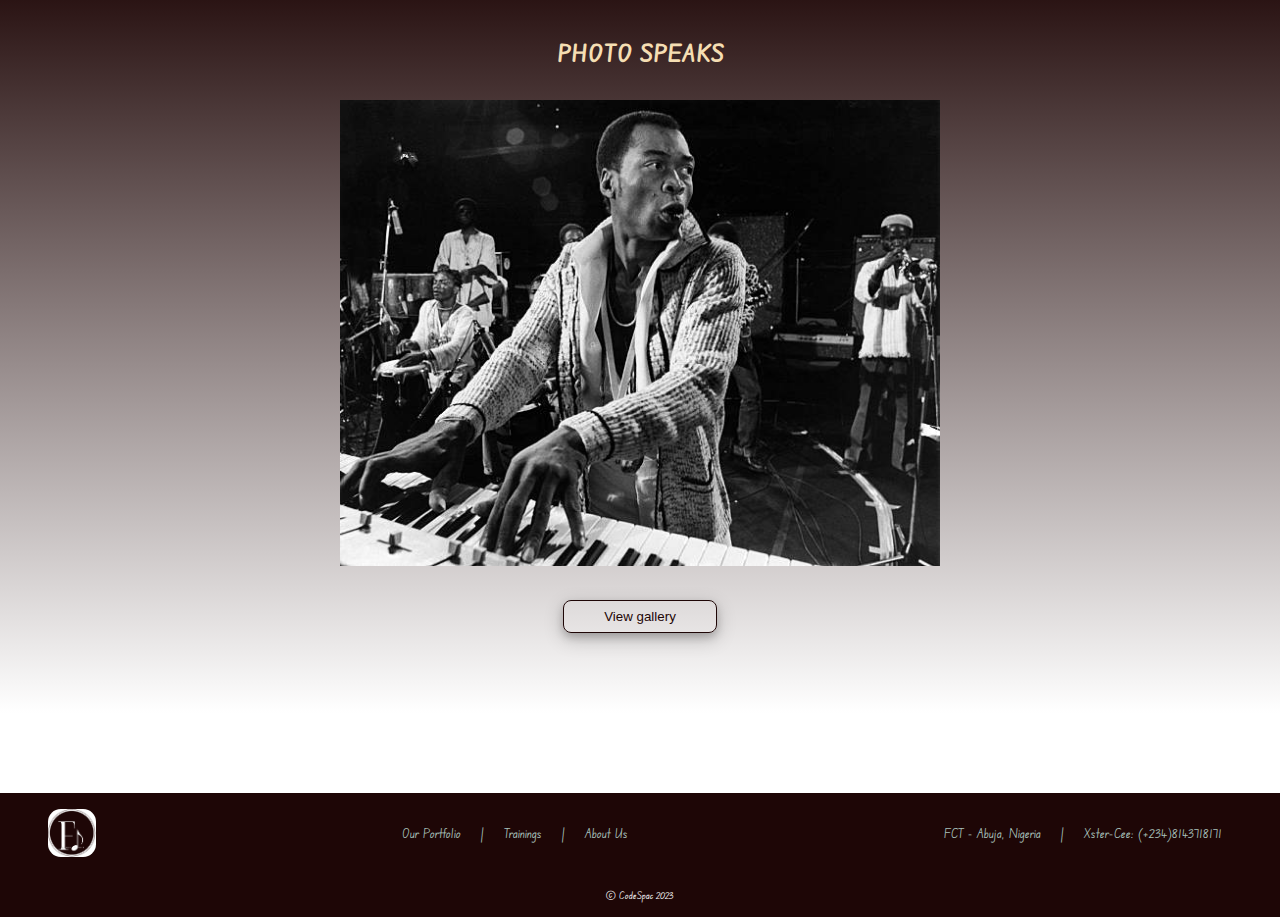
==== commit 5c112005: "did some corrections on the landing page" ====
--- a/index.html
+++ b/index.html
@@ -119,7 +119,7 @@
         <input type="radio" name="radio-button" id="img-1" checked>
         <li class="slide-container">
             <div class="slide">
-                <img src="./Assets/Images/kalakuta 4.jpg">
+                <img src="./Assets/Images/Fela-and-his-Queens.jpg">
             </div>
             <div class="nav">
                 <label for="img-4" class="prev">&#x2039;</label>
--- a/style.css
+++ b/style.css
@@ -198,10 +198,9 @@
 #songs p {
     color: #ffffff;
     text-align: center; 
-    margin-left: 20rem;
-    margin-right: 20rem;
+    margin-left: 2rem;
+    margin-right: 2rem;
     font-size: 1.5rem;
-    text-align: justify;
 }
 
 #songs button {
@@ -875,7 +874,7 @@
     }
 
     .slides{
-        height: 300px;
+        height: 400px;
     }
 
     #gallery button {
@@ -930,7 +929,7 @@
     }
 
     .slides{
-        height: 280px;
+        height: 500px;
     }
 
     .foot-nav ul li {
@@ -984,7 +983,7 @@
     }
 
     .slides{
-        height: 220px;
+        height: 500px;
     }
 
     .foot-nav .contact {
